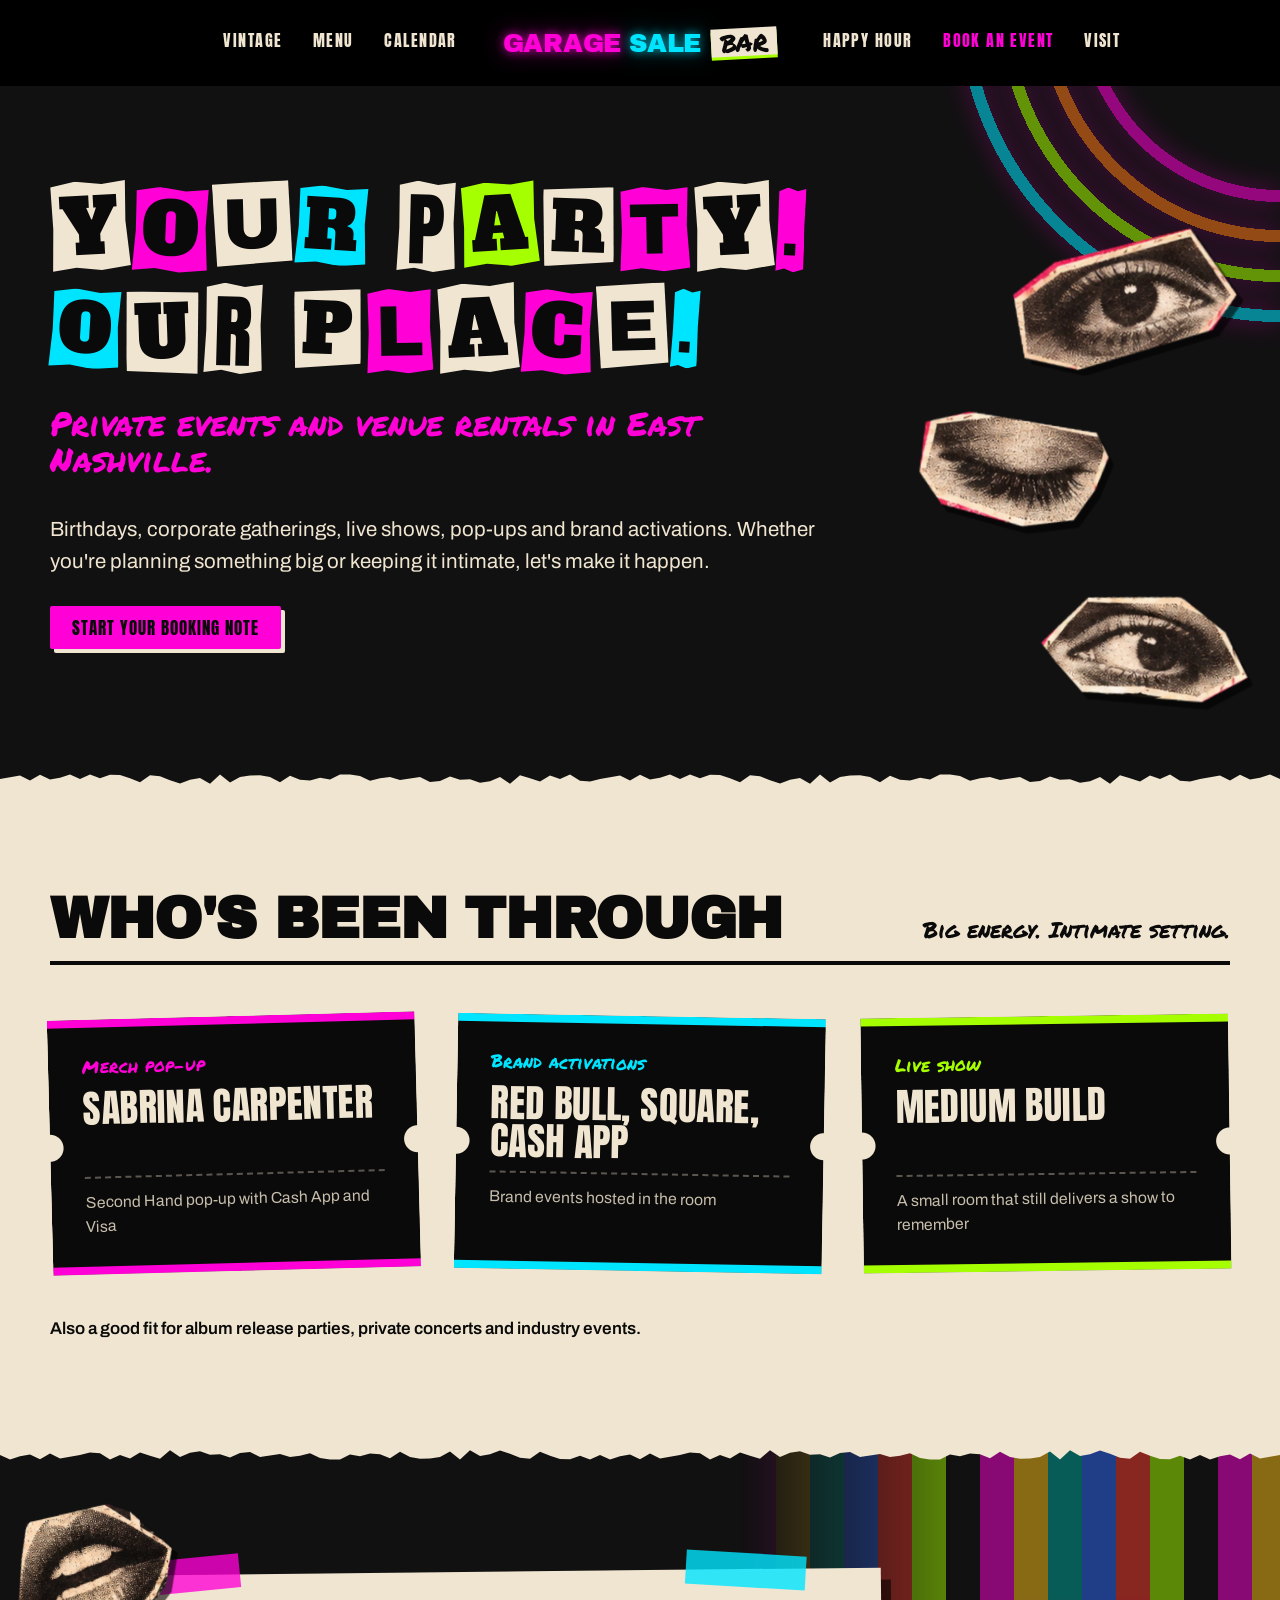
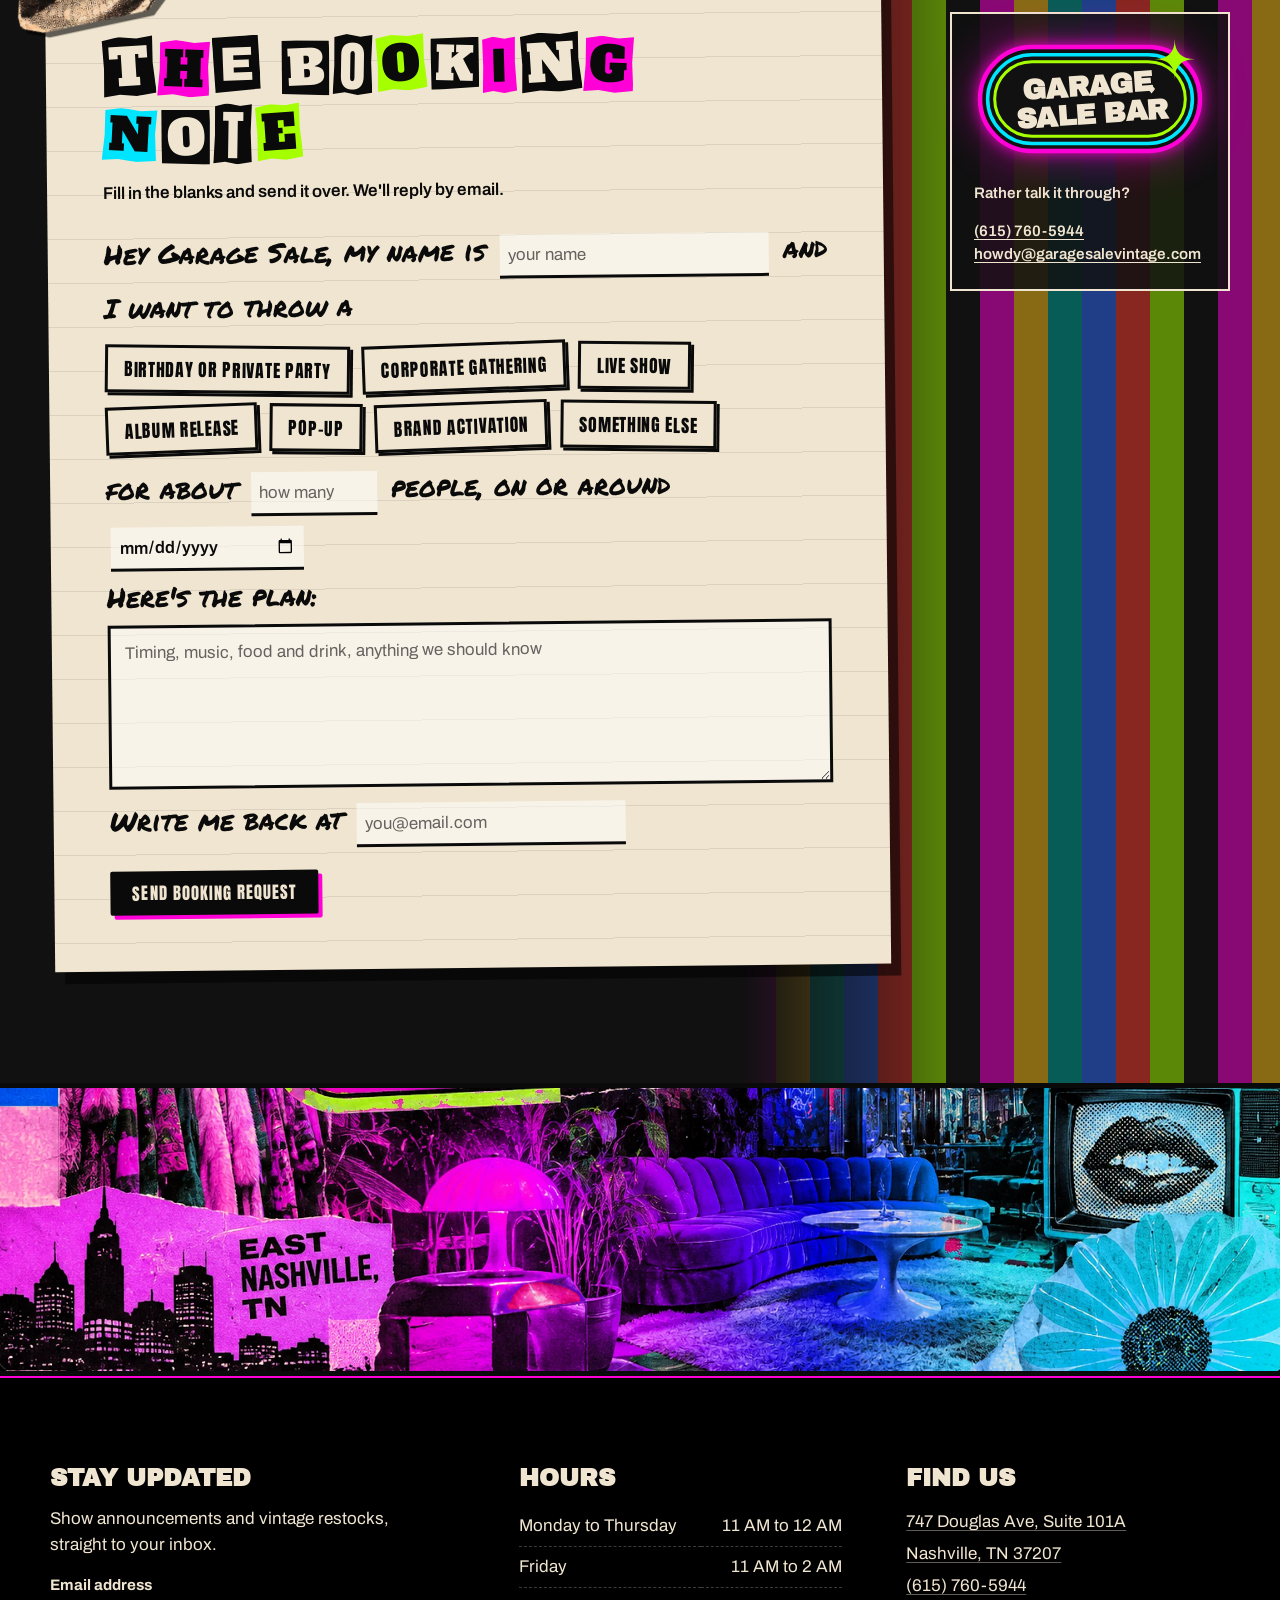
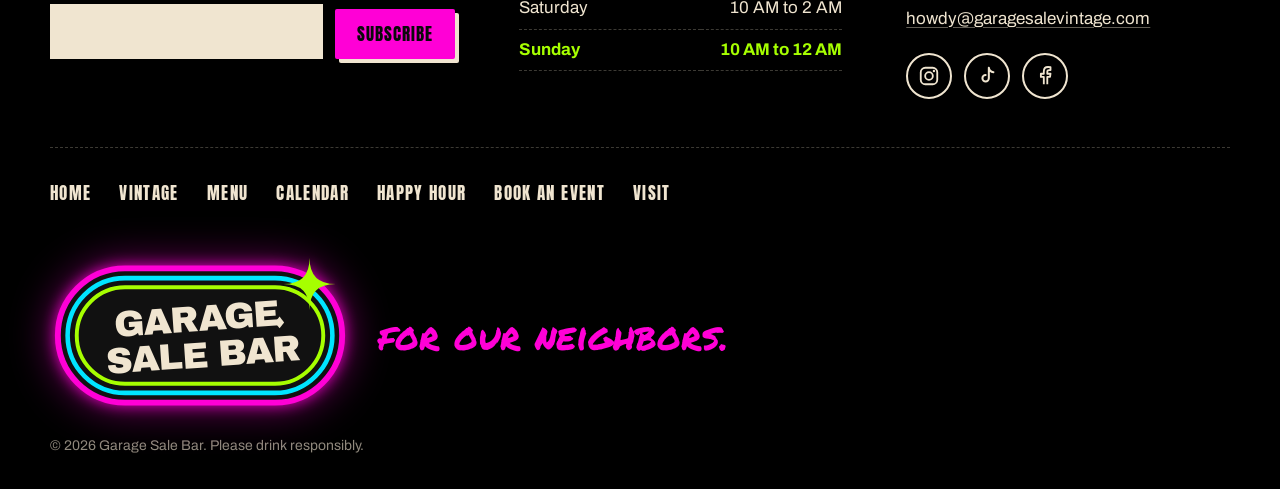
==== book.html @ e0d49097 "Hero logo: add looping 'last call' neon flicker after the load animation The original sign-on animat" ====
<!DOCTYPE html>
<html lang="en">
<head>
<meta charset="utf-8">
<meta name="viewport" content="width=device-width, initial-scale=1">
<title>Book an Event | Private Events &amp; Venue Rentals at Garage Sale Bar, East Nashville</title>
<meta name="description" content="Rent Garage Sale Bar in East Nashville for birthdays, corporate gatherings, live shows, pop-ups and brand activations. Send a booking request.">
<meta name="theme-color" content="#111111">
<meta property="og:title" content="Book an event at Garage Sale Bar">
<meta property="og:description" content="East Nashville vintage shop and bar. Live music, karaoke, pool, darts, cocktails and happy hour.">
<meta property="og:image" content="assets/img/og-image.jpg">
<meta property="og:type" content="website">
<link rel="icon" type="image/png" href="assets/img/favicon.png">
<link rel="preload" href="assets/fonts/anton-latin-400-normal.woff2" as="font" type="font/woff2" crossorigin>
<link rel="preload" href="assets/fonts/archivo-black-latin-400-normal.woff2" as="font" type="font/woff2" crossorigin>
<link rel="stylesheet" href="css/styles.css?v=11">
</head>
<body>
<a class="skip" href="#main">Skip to content</a>

<header class="nav" id="top-nav">
  <nav class="nav__inner" aria-label="Main">
    <ul class="nav__links nav__links--left">
      <li><a href="vintage.html">Vintage</a></li>
      <li><a href="index.html#menu">Menu</a></li>
      <li><a href="events.html">Calendar</a></li>
    </ul>
    <a class="nav__brand" href="index.html" aria-label="Garage Sale Bar home">
      <span class="nav__g">Garage</span><span class="nav__s">Sale</span><em>Bar</em>
    </a>
    <ul class="nav__links nav__links--right">
      <li><a href="index.html#happy-hour">Happy Hour</a></li>
      <li><a href="book.html" aria-current="page">Book an Event</a></li>
      <li><a href="index.html#visit">Visit</a></li>
    </ul>
    <button class="nav__toggle" type="button" aria-expanded="false" aria-controls="mobile-menu">
      <span class="nav__toggle-bars" aria-hidden="true"></span>
      <span class="sr-only">Menu</span>
    </button>
  </nav>
  <div class="mobile-menu" id="mobile-menu" hidden>
    <ul>
      <li><a href="vintage.html">Vintage</a></li>
      <li><a href="index.html#menu">Menu</a></li>
      <li><a href="events.html">Calendar</a></li>
      <li><a href="index.html#happy-hour">Happy Hour</a></li>
      <li><a href="book.html" aria-current="page">Book an Event</a></li>
      <li><a href="index.html#visit">Visit</a></li>
    </ul>
  </div>
</header>

<main id="main">

<section class="page-hero page-hero--book" id="top">
  <div class="page-hero__bg" aria-hidden="true"></div>
  <img class="bookhero__eye bookhero__eye--1" src="assets/img/eye-1.webp" width="468" height="272" alt="">
  <img class="bookhero__eye bookhero__eye--2" src="assets/img/eye-2.webp" width="420" height="256" alt="">
  <img class="bookhero__eye bookhero__eye--3" src="assets/img/eye-3.webp" width="472" height="244" alt="">
  <div class="bookhero__inner">
    <h1 class="ransom ransom--xl" data-ransom>Your party. Our place.</h1>
    <p class="page-hero__hand bookhero__hand">Private events and venue rentals in East Nashville.</p>
    <p class="page-hero__lede">Birthdays, corporate gatherings, live shows, pop-ups and brand activations. Whether you're planning something big or keeping it intimate, let's make it happen.</p>
    <a class="btn" href="#note">Start your booking note</a>
  </div>
</section>

<section class="hosted torn torn--paper" aria-labelledby="hosted-title">
  <div class="hosted__inner">
    <header class="hosted__head">
      <h2 id="hosted-title">Who's been through</h2>
      <p>Big energy. Intimate setting.</p>
    </header>
    <ul class="stubs">
      <li class="stub stub--pink">
        <span class="stub__kind">Merch pop-up</span>
        <strong class="stub__name">Sabrina Carpenter</strong>
        <span class="stub__note">Second Hand pop-up with Cash App and Visa</span>
      </li>
      <li class="stub stub--blue">
        <span class="stub__kind">Brand activations</span>
        <strong class="stub__name">Red Bull, Square, Cash App</strong>
        <span class="stub__note">Brand events hosted in the room</span>
      </li>
      <li class="stub stub--green">
        <span class="stub__kind">Live show</span>
        <strong class="stub__name">Medium Build</strong>
        <span class="stub__note">A small room that still delivers a show to remember</span>
      </li>
    </ul>
    <p class="hosted__also">Also a good fit for album release parties, private concerts and industry events.</p>
  </div>
</section>

<section class="notewrap" id="note" aria-labelledby="note-title">
  <img class="notewrap__lips" src="assets/img/lips.webp" width="530" height="362" alt="" loading="lazy">
  <div class="notewrap__inner">
    <form class="note" name="booking-note" method="POST" data-netlify="true" netlify-honeypot="bot-field" data-ajax>
      <input type="hidden" name="form-name" value="booking-note">
      <p class="form__trap"><label>Leave this empty <input name="bot-field" tabindex="-1" autocomplete="off"></label></p>
      <h2 class="ransom note__title" id="note-title" data-ransom>The booking note</h2>
      <p class="note__hint">Fill in the blanks and send it over. We'll reply by email.</p>

      <p class="note__line">Hey Garage Sale, my name is
        <input class="blank blank--l" type="text" name="name" autocomplete="name" aria-label="Your name" placeholder="your name" required>
        and I want to throw a</p>

      <fieldset class="note__types">
        <legend class="sr-only">What kind of event is it?</legend>
          <label class="chip"><input type="radio" name="event-type" value="Birthday or private party" required><span>Birthday or private party</span></label>
          <label class="chip"><input type="radio" name="event-type" value="Corporate gathering"><span>Corporate gathering</span></label>
          <label class="chip"><input type="radio" name="event-type" value="Live show"><span>Live show</span></label>
          <label class="chip"><input type="radio" name="event-type" value="Album release"><span>Album release</span></label>
          <label class="chip"><input type="radio" name="event-type" value="Pop-up"><span>Pop-up</span></label>
          <label class="chip"><input type="radio" name="event-type" value="Brand activation"><span>Brand activation</span></label>
          <label class="chip"><input type="radio" name="event-type" value="Something else"><span>Something else</span></label>
      </fieldset>

      <p class="note__line">for about
        <input class="blank blank--s" type="number" name="guests" min="1" inputmode="numeric" aria-label="Number of guests (optional)" placeholder="how many">
        people, on or around
        <input class="blank blank--m" type="date" name="date" aria-label="Date you have in mind (optional)"></p>

      <p class="note__line"><label for="note-plan">Here's the plan:</label></p>
      <textarea class="note__plan" id="note-plan" name="message" rows="5" required placeholder="Timing, music, food and drink, anything we should know"></textarea>

      <p class="note__line">Write me back at
        <input class="blank blank--l" type="email" name="email" autocomplete="email" aria-label="Your email" placeholder="you@email.com" required></p>

      <div class="note__send">
        <button class="btn btn--dark" type="submit">Send booking request</button>
        <p class="form__status" role="status" aria-live="polite"></p>
      </div>
    </form>
    <aside class="notewrap__side">
      <svg class="lockup" viewBox="0 0 460 250" role="img" aria-label="Garage Sale Bar">
      <rect x="12" y="22" width="436" height="206" rx="103" fill="#111" stroke="#ff00d6" stroke-width="9"/>
      <rect x="27" y="37" width="406" height="176" rx="88" fill="none" stroke="#00e5ff" stroke-width="7"/>
      <rect x="41" y="51" width="378" height="148" rx="74" fill="none" stroke="#a6ff00" stroke-width="6"/>
      <g transform="rotate(-4 230 125)" class="lockup__text">
        <text x="226" y="118" text-anchor="middle">GARAGE</text>
        <text x="232" y="174" text-anchor="middle">SALE BAR</text>
      </g>
      <path d="M398 6 Q398 46 438 46 Q398 46 398 86 Q398 46 358 46 Q398 46 398 6Z" fill="#a6ff00"/>
      <path d="M352 96 l7 9 -7 9 -7 -9z" fill="#f0e5d0"/>
    </svg>
      <p>Rather talk it through?</p>
      <p><a href="tel:+16157605944">(615) 760-5944</a><br><a href="mailto:howdy@garagesalevintage.com">howdy@garagesalevintage.com</a></p>
    </aside>
  </div>
</section>

<div class="banner" aria-hidden="true">
  <picture>
    <source media="(max-width: 700px)" srcset="assets/img/collage-banner-neon-1200.webp">
    <img src="assets/img/collage-banner-neon.webp" width="2302" height="508" alt="" loading="lazy">
  </picture>
</div>

</main>

<!-- FOOTER -->
<footer class="footer">
  <div class="footer__grid">
    <section class="footer__col">
      <h2>Stay updated</h2>
      <p>Show announcements and vintage restocks, straight to your inbox.</p>
      <form class="form form--inline" name="newsletter" method="POST" data-netlify="true" netlify-honeypot="bot-field" data-ajax>
        <input type="hidden" name="form-name" value="newsletter">
        <p class="form__trap"><label>Leave this empty <input name="bot-field" tabindex="-1" autocomplete="off"></label></p>
        <label class="field"><span>Email address</span><input type="email" name="email" autocomplete="email" required></label>
        <button class="btn" type="submit">Subscribe</button>
        <p class="form__status" role="status" aria-live="polite"></p>
      </form>
    </section>
    <section class="footer__col">
      <h2>Hours</h2>
      <table class="hours" id="hours">
        <tbody>
          <tr data-days="1,2,3,4"><th scope="row">Monday to Thursday</th><td>11 AM to 12 AM</td></tr>
          <tr data-days="5"><th scope="row">Friday</th><td>11 AM to 2 AM</td></tr>
          <tr data-days="6"><th scope="row">Saturday</th><td>10 AM to 2 AM</td></tr>
          <tr data-days="0"><th scope="row">Sunday</th><td>10 AM to 12 AM</td></tr>
        </tbody>
      </table>
    </section>
    <section class="footer__col">
      <h2>Find us</h2>
      <address>
        <a href="https://maps.app.goo.gl/jQBhYGxGyqtPkwmn8" target="_blank" rel="noopener">747 Douglas Ave, Suite 101A<br>Nashville, TN 37207</a><br>
        <a href="tel:+16157605944">(615) 760-5944</a><br>
        <a href="mailto:howdy@garagesalevintage.com">howdy@garagesalevintage.com</a>
      </address>
      <ul class="social">
        <li><a href="https://www.instagram.com/garagesalebar/" target="_blank" rel="noopener" aria-label="Instagram"><svg viewBox="0 0 24 24" aria-hidden="true"><rect x="3" y="3" width="18" height="18" rx="5" fill="none" stroke="currentColor" stroke-width="2"/><circle cx="12" cy="12" r="4.2" fill="none" stroke="currentColor" stroke-width="2"/><circle cx="17.4" cy="6.6" r="1.3" fill="currentColor"/></svg></a></li>
        <li><a href="https://www.tiktok.com/@garagesalebar_east" target="_blank" rel="noopener" aria-label="TikTok"><svg viewBox="0 0 24 24" aria-hidden="true"><path d="M14 3v11.5a3.5 3.5 0 1 1-3.5-3.5M14 3c.4 2.6 2.2 4.4 5 4.8" fill="none" stroke="currentColor" stroke-width="2.2" stroke-linecap="round" stroke-linejoin="round"/></svg></a></li>
        <li><a href="https://www.facebook.com/profile.php?id=100094465976194" target="_blank" rel="noopener" aria-label="Facebook"><svg viewBox="0 0 24 24" aria-hidden="true"><path d="M14.5 21v-8h3l.5-3.5h-3.5V7.4c0-1 .4-1.9 2-1.9H18V2.4c-.5-.1-1.6-.2-2.7-.2-2.8 0-4.6 1.7-4.6 4.8v2.5H7.5V13h3.2v8" fill="none" stroke="currentColor" stroke-width="2" stroke-linejoin="round"/></svg></a></li>
      </ul>
    </section>
  </div>
  <nav class="footer__nav" aria-label="Footer">
    <ul>
      <li><a href="index.html">Home</a></li>
      <li><a href="vintage.html">Vintage</a></li>
      <li><a href="index.html#menu">Menu</a></li>
      <li><a href="events.html">Calendar</a></li>
      <li><a href="index.html#happy-hour">Happy Hour</a></li>
      <li><a href="book.html">Book an Event</a></li>
      <li><a href="index.html#visit">Visit</a></li>
    </ul>
  </nav>
  <div class="footer__brand">
    <svg class="lockup" viewBox="0 0 460 250" role="img" aria-label="Garage Sale Bar">
      <rect x="12" y="22" width="436" height="206" rx="103" fill="#111" stroke="#ff00d6" stroke-width="9"/>
      <rect x="27" y="37" width="406" height="176" rx="88" fill="none" stroke="#00e5ff" stroke-width="7"/>
      <rect x="41" y="51" width="378" height="148" rx="74" fill="none" stroke="#a6ff00" stroke-width="6"/>
      <g transform="rotate(-4 230 125)" class="lockup__text">
        <text x="226" y="118" text-anchor="middle">GARAGE</text>
        <text x="232" y="174" text-anchor="middle">SALE BAR</text>
      </g>
      <path d="M398 6 Q398 46 438 46 Q398 46 398 86 Q398 46 358 46 Q398 46 398 6Z" fill="#a6ff00"/>
      <path d="M352 96 l7 9 -7 9 -7 -9z" fill="#f0e5d0"/>
    </svg>
    <p class="footer__sign"><em>for our neighbors.</em></p>
  </div>
  <p class="footer__legal">© <span id="year">2026</span> Garage Sale Bar. Please drink responsibly.</p>
</footer>

<a class="to-top" href="#top" aria-label="Back to top"><svg viewBox="0 0 24 24" aria-hidden="true"><path d="M5 15l7-7 7 7" fill="none" stroke="currentColor" stroke-width="3" stroke-linecap="round" stroke-linejoin="round"/></svg></a>

<script src="js/events-data.js?v=11" defer></script>
<script src="js/main.js?v=11" defer></script>
</body>
</html>
---- css/styles.css ----
/* Garage Sale Bar — "Electric Nostalgia" */

@font-face { font-family: "Anton"; src: url("../assets/fonts/anton-latin-400-normal.woff2") format("woff2"); font-weight: 400; font-display: swap; }
@font-face { font-family: "Archivo Black"; src: url("../assets/fonts/archivo-black-latin-400-normal.woff2") format("woff2"); font-weight: 400; font-display: swap; }
@font-face { font-family: "Archivo"; src: url("../assets/fonts/archivo-latin-400-normal.woff2") format("woff2"); font-weight: 400; font-display: swap; }
@font-face { font-family: "Archivo"; src: url("../assets/fonts/archivo-latin-600-normal.woff2") format("woff2"); font-weight: 600; font-display: swap; }
@font-face { font-family: "Archivo"; src: url("../assets/fonts/archivo-latin-700-normal.woff2") format("woff2"); font-weight: 700; font-display: swap; }
@font-face { font-family: "Alfa Slab One"; src: url("../assets/fonts/alfa-slab-one-latin-400-normal.woff2") format("woff2"); font-weight: 400; font-display: swap; }
@font-face { font-family: "Permanent Marker"; src: url("../assets/fonts/permanent-marker-latin-400-normal.woff2") format("woff2"); font-weight: 400; font-display: swap; }

:root {
  --pink: #ff00d6;
  --blue: #00e5ff;
  --green: #a6ff00;
  --paper: #f0e5d0;
  --black: #111111;
  --ink: #0a0a0a;
  --red: #ff3b2f;
  --gold: #ffc21a;

  --f-display: "Archivo Black", "Arial Black", Impact, sans-serif;
  --f-cond: "Anton", "Arial Narrow", Impact, sans-serif;
  --f-hand: "Permanent Marker", "Comic Sans MS", cursive;
  --f-body: "Archivo", "Helvetica Neue", Arial, sans-serif;

  --nav-h: 84px;
  --wrap: 1180px;
  --gutter: clamp(20px, 4vw, 48px);
}

*, *::before, *::after { box-sizing: border-box; }
html { scroll-behavior: smooth; scroll-padding-top: 64px; -webkit-text-size-adjust: 100%; }
body {
  margin: 0;
  background: var(--black);
  color: var(--paper);
  font-family: var(--f-body);
  font-size: 1.0625rem;
  line-height: 1.55;
  overflow-x: hidden;
}
img, svg { max-width: 100%; display: block; }
a { color: inherit; }
h1, h2, h3, p, ul, ol, dl, dd { margin: 0; }
ul, ol { padding: 0; list-style: none; }
:focus-visible { outline: 3px solid var(--blue); outline-offset: 3px; }

.sr-only { position: absolute; width: 1px; height: 1px; overflow: hidden; clip: rect(0 0 0 0); white-space: nowrap; }
.skip { position: absolute; left: 12px; top: -60px; z-index: 200; background: var(--green); color: var(--ink); padding: 10px 16px; font-weight: 700; }
.skip:focus { top: 12px; }

/* ---------- Buttons ---------- */
.btn {
  display: inline-block;
  font-family: var(--f-cond);
  font-size: 1.05rem;
  letter-spacing: .06em;
  text-transform: uppercase;
  text-decoration: none;
  line-height: 1;
  padding: 14px 22px 13px;
  color: var(--ink);
  background: var(--pink);
  border: 0;
  border-radius: 2px;
  box-shadow: 4px 4px 0 var(--paper);
  cursor: pointer;
  transition: transform .12s ease, box-shadow .12s ease;
}
.btn:hover { transform: translate(2px, 2px); box-shadow: 2px 2px 0 var(--paper); }
.btn:active { transform: translate(4px, 4px); box-shadow: 0 0 0 var(--paper); }
.btn--blue { background: var(--blue); }
.btn--dark { background: var(--ink); color: var(--paper); box-shadow: 4px 4px 0 var(--paper); }
.strip .btn, .menu .btn { box-shadow: 4px 4px 0 var(--ink); }
.strip .btn:hover { box-shadow: 2px 2px 0 var(--ink); }

/* ---------- Nav ---------- */
.nav {
  position: fixed; inset: 0 0 auto 0; z-index: 100;
  background: #000;
  border-bottom: 2px solid transparent;
  transition: border-color .25s ease;
}
.nav.is-scrolled { border-bottom-color: var(--pink); box-shadow: 0 0 18px rgba(255, 0, 214, .45); }
.nav__inner {
  height: var(--nav-h);
  max-width: var(--wrap);
  margin: 0 auto;
  padding: 0 var(--gutter);
  display: grid;
  grid-template-columns: 1fr auto 1fr;
  align-items: center;
  gap: 28px;
  transition: height .25s ease;
}
.nav.is-scrolled .nav__inner { height: 56px; }
.nav__links { display: flex; gap: clamp(16px, 2.4vw, 34px); }
.nav__links--left { justify-content: flex-end; }
.nav__links a {
  font-family: var(--f-cond);
  font-size: .98rem;
  letter-spacing: .09em;
  text-transform: uppercase;
  text-decoration: none;
  color: var(--paper);
  padding: 8px 0;
  white-space: nowrap;
  transition: color .15s ease, text-shadow .15s ease;
}
.nav__links a[aria-current="page"], .mobile-menu a[aria-current="page"] { color: var(--pink); }
.nav__links a:hover { color: #fff; text-shadow: 0 0 8px var(--pink), 0 0 20px var(--pink); }
.nav__brand {
  display: flex; align-items: baseline; gap: 8px;
  text-decoration: none; color: var(--paper);
  font-family: var(--f-display);
  font-size: 1.6rem; line-height: 1; text-transform: uppercase; letter-spacing: -.01em;
  padding: 0 clamp(4px, 1.4vw, 22px);
  transition: font-size .25s ease;
}
.nav__g { color: var(--pink); text-shadow: 0 0 10px rgba(255, 0, 214, .75), 0 0 26px rgba(255, 0, 214, .45); }
.nav__s { color: var(--blue); text-shadow: 0 0 10px rgba(0, 229, 255, .7), 0 0 26px rgba(0, 229, 255, .4); }
.nav__brand em {
  font-family: var(--f-hand); font-style: normal; font-size: .95em; text-transform: uppercase;
  color: var(--ink); background: var(--paper); padding: 3px 9px 1px; transform: rotate(-3deg);
  box-shadow: 0 3px 0 var(--green); margin-left: 2px;
}
.nav.is-scrolled .nav__brand { font-size: 1.15rem; }
.nav__toggle { display: none; }
.mobile-menu { display: none; }

/* ---------- Hero ---------- */
.hero {
  position: relative;
  min-height: 100vh; min-height: 100svh;
  padding: calc(var(--nav-h) + 24px) var(--gutter) 64px;
  display: grid; place-items: center;
  background: #000;
  overflow: hidden;
  isolation: isolate;
}
.hero__side {
  position: absolute; top: var(--nav-h); bottom: -6%; width: min(33vw, 500px);
  background-size: cover; background-position: center top;
  opacity: .92; z-index: -1; will-change: transform;
}
.hero__side--left {
  left: 0; background-image: url("../assets/img/collage-left-neon.webp");
  -webkit-mask-image: linear-gradient(90deg, #000 52%, rgba(0, 0, 0, .55) 78%, transparent 100%);
          mask-image: linear-gradient(90deg, #000 52%, rgba(0, 0, 0, .55) 78%, transparent 100%);
}
.hero__side--right {
  right: 0; background-image: url("../assets/img/collage-right-neon.webp"); background-position: left top;
  -webkit-mask-image: linear-gradient(270deg, #000 58%, rgba(0, 0, 0, .6) 80%, transparent 100%);
          mask-image: linear-gradient(270deg, #000 58%, rgba(0, 0, 0, .6) 80%, transparent 100%);
}
@media (max-width: 1280px) and (min-width: 901px) { .hero__side { width: 30vw; } }
.hero::after { /* fade to the paper tear */
  content: ""; position: absolute; inset: auto 0 0 0; height: 140px; z-index: -1;
  background: linear-gradient(transparent, #000);
}
.hero__center { text-align: center; display: grid; justify-items: center; gap: 18px; }
.hero__logo {
  width: auto; height: min(50vh, 512px);
  mix-blend-mode: screen;
  /* 1) the sign switching on at load (unchanged), then
     2) a slow, irregular "last call" loop: long steady stretches, then the tubes sag and
        sputter as if the sign is about to be switched off for the night. It never goes fully dark. */
  animation:
    sign-on 1.8s steps(1, end) both,
    last-call 13s linear 4.5s infinite,
    last-call-buzz 7.3s steps(1, end) 4.5s infinite;
}
@keyframes last-call {
  0%, 38%   { opacity: 1; }
  /* a single nervous blink */
  38.6%     { opacity: .62; }
  39.2%     { opacity: 1; }
  /* steady again, then the sag: power draining out of the tubes */
  61%       { opacity: 1; }
  66%       { opacity: .74; }
  68%       { opacity: .5; }
  /* sputter while it tries to hold on */
  68.5%     { opacity: .86; }
  69.1%     { opacity: .42; }
  69.6%     { opacity: .7; }
  70.2%     { opacity: .36; }
  /* hangs there, almost out */
  74%       { opacity: .34; }
  74.5%     { opacity: .58; }
  75.3%     { opacity: .38; }
  /* catches and comes back, a little unsure */
  76.2%     { opacity: 1; }
  76.9%     { opacity: .8; }
  77.6%     { opacity: 1; }
  91%       { opacity: 1; }
  91.5%     { opacity: .7; }
  92%, 100% { opacity: 1; }
}
/* a faint electrical buzz on a different clock, so the two never line up the same way twice in a row */
@keyframes last-call-buzz {
  0%, 100% { filter: brightness(1) saturate(1); }
  46%      { filter: brightness(1.12) saturate(1.15); }
  47.5%    { filter: brightness(.9) saturate(.9); }
  49%      { filter: brightness(1.06) saturate(1.05); }
  50.5%    { filter: brightness(1) saturate(1); }
  83%      { filter: brightness(.86) saturate(.85); }
  84.5%    { filter: brightness(1) saturate(1); }
}
@keyframes sign-on {
  0% { opacity: 0; } 8% { opacity: 1; } 12% { opacity: .15; } 20% { opacity: 1; }
  24% { opacity: .3; } 30% { opacity: 1; } 52% { opacity: .55; } 56%, 100% { opacity: 1; }
}
.cutout { display: flex; flex-wrap: wrap; justify-content: center; gap: 8px 12px; }
.cutout__w {
  font-family: var(--f-display); text-transform: uppercase; color: var(--ink);
  font-size: clamp(1.25rem, 2.6vw, 2.1rem); line-height: 1;
  padding: 9px 14px 8px;
  clip-path: polygon(2% 6%, 30% 0, 62% 5%, 99% 1%, 97% 48%, 100% 94%, 66% 100%, 34% 95%, 1% 99%, 3% 50%);
}
.cutout__w--paper { background: var(--paper); transform: rotate(-3deg); }
.cutout__w--pink  { background: var(--pink); transform: rotate(2deg) translateY(4px); font-family: var(--f-cond); letter-spacing: .04em; }
.cutout__w--blue  { background: var(--blue); transform: rotate(-1.5deg); }
.cutout__w--green { background: var(--green); transform: rotate(3deg) translateY(3px); font-family: var(--f-cond); letter-spacing: .04em; }
.hero__meta { font-size: 1rem; color: rgba(240, 229, 208, .82); margin-top: 6px; }
.hero__meta span { color: var(--green); font-weight: 600; }

/* ---------- Torn paper edges ---------- */
.torn { position: relative; z-index: 2; }
.torn::before, .torn::after {
  content: ""; position: absolute; left: 0; right: 0; height: 18px;
  background: var(--torn);
  -webkit-mask: url("../assets/img/torn.svg") repeat-x 0 0 / 600px 18px;
          mask: url("../assets/img/torn.svg") repeat-x 0 0 / 600px 18px;
  pointer-events: none;
}
.torn::before { top: -17px; }
.torn::after { bottom: -17px; transform: scaleY(-1) scaleX(-1); }
.torn--paper { --torn: var(--paper); background: var(--paper); }
.torn--green { --torn: var(--green); background: var(--green); }
.torn--pink  { --torn: var(--pink);  background: var(--pink); }

/* ---------- Three-up strip ---------- */
.strip { color: var(--ink); padding: clamp(48px, 7vw, 84px) var(--gutter); }
/* Columns share five row tracks (icon, heading, tagline, text, button) so each part lines up across the strip */
.strip__grid { max-width: var(--wrap); margin: 0 auto; display: grid; grid-template-columns: repeat(3, minmax(0, 1fr)); gap: 10px clamp(28px, 4vw, 64px); }
.strip__col { text-align: center; display: grid; grid-row: span 5; grid-template-rows: subgrid; justify-items: center; align-items: start; }
@supports not (grid-template-rows: subgrid) {
  .strip__col { grid-template-rows: 44px 3.8em 2.8em 5em auto; row-gap: 10px; }
}
.strip__icon { width: 44px; height: 44px; color: var(--pink); filter: drop-shadow(2px 2px 0 var(--ink)); }
.strip h2 { font-family: var(--f-display); font-size: clamp(1.35rem, 2.1vw, 1.75rem); text-transform: uppercase; line-height: 1.05; }
.strip__hand { font-family: var(--f-hand); font-size: 1.15rem; line-height: 1.2; }
.strip__col > p:not(.strip__hand) { max-width: 30ch; font-size: 1rem; }
.strip .btn { margin-top: 10px; }

/* ---------- Feature (scroll) sections ---------- */
.feature {
  position: relative; overflow: hidden; isolation: isolate;
  min-height: 100vh; min-height: 100svh;
  display: grid; align-items: center;
  padding: 120px var(--gutter);
  background: var(--black);
}
.feature__bg { position: absolute; inset: -12% 0; z-index: -1; will-change: transform; }
.feature__bg::after { /* photocopy halftone */
  content: ""; position: absolute; inset: 0;
  background-image: radial-gradient(rgba(240, 229, 208, .13) 1.2px, transparent 1.6px);
  background-size: 9px 9px;
  -webkit-mask-image: linear-gradient(115deg, #000, transparent 55%);
          mask-image: linear-gradient(115deg, #000, transparent 55%);
}
.feature--flip .feature__bg::after {
  -webkit-mask-image: linear-gradient(245deg, #000, transparent 55%);
          mask-image: linear-gradient(245deg, #000, transparent 55%);
}
/* laser beams off the disco ball */
.feature--events .feature__bg {
  background:
    radial-gradient(circle at 26% 46%, rgba(255, 0, 214, .28), transparent 42%),
    repeating-conic-gradient(from 8deg at 26% 46%,
      rgba(255, 0, 214, .20) 0 1.2deg, transparent 1.2deg 17deg,
      rgba(0, 229, 255, .16) 17deg 18deg, transparent 18deg 33deg);
}
/* stripe motif */
.feature--vintage .feature__bg {
  background:
    linear-gradient(90deg, var(--black) 0 40%, transparent 78%),
    repeating-linear-gradient(90deg,
      var(--pink) 0 34px, var(--gold) 34px 68px, #00a79d 68px 102px, #2f6bff 102px 136px,
      var(--red) 136px 170px, var(--green) 170px 204px, var(--black) 204px 238px);
  opacity: .5;
}
/* rounded neon rings */
.feature--bar .feature__bg {
  background:
    radial-gradient(circle at 0% 100%,
      transparent 0 21vmax,
      var(--pink) 21vmax 22vmax, transparent 22vmax 25vmax,
      #ff7a1a 25vmax 26vmax, transparent 26vmax 29vmax,
      var(--green) 29vmax 30vmax, transparent 30vmax 33vmax,
      var(--blue) 33vmax 34vmax, transparent 34vmax);
  filter: drop-shadow(0 0 14px rgba(255, 0, 214, .55));
  opacity: .55;
}

.feature__inner {
  width: 100%; max-width: var(--wrap); margin: 0 auto;
  display: grid; grid-template-columns: minmax(0, 5fr) minmax(0, 6fr);
  align-items: center; gap: clamp(24px, 5vw, 80px);
}
.feature--flip .feature__art { order: 2; }
.feature__art { display: grid; place-items: center; }
.floater { width: min(100%, 400px); height: auto; will-change: transform; }
.feature--events .floater { filter: drop-shadow(0 0 26px rgba(255, 0, 214, .7)); }
.floater--tag { width: min(88%, 320px); filter: drop-shadow(10px 14px 0 rgba(0, 0, 0, .55)); overflow: visible; }
.floater--martini { width: min(74%, 290px); filter: drop-shadow(0 0 20px rgba(166, 255, 0, .45)); }
.tag__big { font-family: var(--f-cond); font-size: 62px; fill: #111; letter-spacing: 1px; }
.tag__hand { font-family: var(--f-hand); font-size: 44px; fill: #111; }

.feature__text { display: grid; justify-items: start; gap: 16px; max-width: 34rem; }
.feature__text > p { max-width: 54ch; }
.feature__kicker { font-family: var(--f-hand); font-size: clamp(1.25rem, 2vw, 1.6rem); line-height: 1.2; }
.feature__text .btn { margin-top: 12px; }
.feature__actions { display: flex; flex-wrap: wrap; gap: 4px 18px; }

/* neon tube headings */
.neon {
  font-family: var(--f-cond); font-weight: 400; text-transform: uppercase;
  font-size: clamp(3.6rem, 9.5vw, 8rem); line-height: .95; letter-spacing: .02em;
  color: #fff;
}
.neon--pink  { text-shadow: 0 0 6px #fff, 0 0 14px var(--pink), 0 0 34px var(--pink), 0 0 80px var(--pink); }
.neon--blue  { text-shadow: 0 0 6px #fff, 0 0 14px var(--blue), 0 0 34px var(--blue), 0 0 80px rgba(0, 229, 255, .8); }
.neon--green { text-shadow: 0 0 6px #fff, 0 0 14px var(--green), 0 0 34px var(--green), 0 0 80px rgba(166, 255, 0, .7); }
.feature--events .feature__kicker { color: var(--pink); }
.feature--vintage .feature__kicker { color: var(--blue); }
.feature--bar .feature__kicker { color: var(--green); }

/* ---------- Happy hour ---------- */
.happy { color: var(--ink); padding: clamp(64px, 9vw, 120px) var(--gutter); }
.happy__inner { max-width: var(--wrap); margin: 0 auto; display: grid; grid-template-columns: minmax(0, 7fr) minmax(0, 4fr); align-items: center; gap: clamp(24px, 4vw, 64px); }
.happy__text { display: grid; gap: 22px; }
.happy__art { position: relative; aspect-ratio: 1 / 1.05; }
.happy__tv { position: absolute; left: 0; top: 16%; width: 100%; height: auto; transform: rotate(5deg); filter: drop-shadow(9px 11px 0 rgba(0, 0, 0, .8)); }
.happy__glass { position: absolute; left: -6%; bottom: 0; width: 44%; height: auto; transform: rotate(-14deg); filter: drop-shadow(6px 7px 0 rgba(0, 0, 0, .8)); }
.happy__burst {
  position: absolute; right: -2%; top: 0; width: 42%; aspect-ratio: 1; display: grid; place-content: center; text-align: center;
  background: var(--pink); color: var(--ink); transform: rotate(12deg);
  clip-path: polygon(50% 0, 59% 14%, 75% 7%, 77% 24%, 93% 25%, 86% 41%, 100% 50%, 86% 59%, 93% 75%, 77% 76%, 75% 93%, 59% 86%, 50% 100%, 41% 86%, 25% 93%, 23% 76%, 7% 75%, 14% 59%, 0 50%, 14% 41%, 7% 25%, 23% 24%, 25% 7%, 41% 14%);
}
.happy__burst b { font-family: var(--f-cond); font-weight: 400; font-size: clamp(1.6rem, 3.4vw, 2.9rem); line-height: 1; }
.happy__burst i { font-family: var(--f-hand); font-style: normal; font-size: clamp(.7rem, 1.2vw, 1rem); line-height: 1.1; }
.happy__when { font-family: var(--f-hand); font-size: clamp(1.2rem, 2.2vw, 1.7rem); }
.happy__head {
  font-family: var(--f-display); text-transform: uppercase;
  font-size: clamp(2.5rem, 7.6vw, 6.6rem); line-height: .92; letter-spacing: -.02em;
  max-width: 13ch;
}
.happy__deals { display: flex; flex-wrap: wrap; gap: 14px 18px; margin-top: 6px; }
.happy__deals li {
  background: var(--ink); color: var(--paper);
  font-family: var(--f-cond); text-transform: uppercase; letter-spacing: .04em;
  font-size: clamp(1.3rem, 2.4vw, 1.9rem); line-height: 1;
  padding: 14px 20px 12px; transform: rotate(-1.5deg);
}
.happy__deals li:nth-child(2) { transform: rotate(1.5deg); }
.happy__deals strong { color: var(--pink); font-weight: 400; }
.happy__foot { max-width: 52ch; font-weight: 600; }

/* ---------- Menu ---------- */
.menu { color: var(--ink); padding: clamp(64px, 8vw, 110px) var(--gutter); margin-top: 17px; }
.menu__inner { max-width: var(--wrap); margin: 0 auto; }
.menu__head { display: flex; flex-wrap: wrap; align-items: baseline; justify-content: space-between; gap: 8px 32px; margin-bottom: 40px; border-bottom: 4px solid var(--ink); padding-bottom: 14px; }
.menu__head h2 { font-family: var(--f-display); text-transform: uppercase; font-size: clamp(2.4rem, 6vw, 4.6rem); line-height: .95; letter-spacing: -.02em; }
.menu__head p { font-family: var(--f-hand); font-size: 1.05rem; max-width: 34ch; }
.menu__cols { display: grid; grid-template-columns: repeat(3, minmax(0, 1fr)); gap: 0 clamp(32px, 4vw, 56px); align-items: start; }
.menu__group { margin-bottom: 38px; }
.menu__group h3 {
  display: inline-block; font-family: var(--f-cond); font-weight: 400; text-transform: uppercase;
  font-size: 1.7rem; letter-spacing: .04em; line-height: 1;
  background: var(--ink); color: var(--paper); padding: 8px 12px 6px; margin-bottom: 16px; transform: rotate(-1.2deg);
}
.menu__group h3 small { font-family: var(--f-hand); font-size: .62em; color: var(--green); margin-left: 8px; text-transform: none; letter-spacing: 0; }
.menu__col:nth-child(2) h3 { background: var(--pink); color: var(--ink); transform: rotate(1deg); }
.menu__col:nth-child(3) .menu__group:nth-child(2) h3 { background: var(--blue); color: var(--ink); transform: rotate(1.2deg); }
.menu dl > div { padding: 9px 0; border-bottom: 1px dashed rgba(10, 10, 10, .35); }
.menu dt { display: flex; justify-content: space-between; gap: 16px; font-weight: 700; font-size: 1.05rem; }
.menu dt span { font-family: var(--f-cond); font-weight: 400; font-size: 1.1rem; letter-spacing: .03em; white-space: nowrap; }
.menu dd { font-size: .95rem; color: rgba(10, 10, 10, .78); max-width: 38ch; }

/* ---------- Events ---------- */
.events { padding: clamp(80px, 10vw, 140px) var(--gutter) clamp(80px, 9vw, 120px); background: var(--black); }
.events__inner { max-width: var(--wrap); margin: 0 auto; display: grid; grid-template-columns: minmax(0, 4fr) minmax(0, 7fr); gap: clamp(32px, 6vw, 96px); align-items: start; }
.events__head { display: grid; justify-items: start; gap: 18px; position: sticky; top: 96px; }
.events__head h2 { font-family: var(--f-display); text-transform: uppercase; font-size: clamp(2.4rem, 5.4vw, 4.4rem); line-height: .95; letter-spacing: -.02em; }
.events__head p { max-width: 36ch; }
.events__actions { display: flex; flex-wrap: wrap; gap: 16px 18px; }
.event { display: grid; grid-template-columns: 104px 1fr; gap: 22px; align-items: center; padding: 18px 0; border-bottom: 2px solid rgba(240, 229, 208, .2); }
.event:first-child { border-top: 2px solid rgba(240, 229, 208, .2); }
.event__date { display: grid; justify-items: center; font-family: var(--f-cond); text-transform: uppercase; line-height: 1; color: var(--ink); background: var(--paper); padding: 10px 6px 8px; }
.event__date b { font-weight: 400; font-size: 2.1rem; }
.event__date span { font-size: .92rem; letter-spacing: .08em; margin-top: 4px; }
.event:nth-child(odd) .event__date { background: var(--pink); transform: rotate(-2deg); }
.event:nth-child(even) .event__date { background: var(--blue); transform: rotate(1.5deg); }
.event h3 { font-family: var(--f-display); font-weight: 400; text-transform: uppercase; font-size: clamp(1.1rem, 1.9vw, 1.45rem); line-height: 1.1; }
.event p { color: rgba(240, 229, 208, .8); font-size: 1rem; margin-top: 4px; }

/* ---------- Book ---------- */
.book { color: var(--ink); padding: clamp(64px, 9vw, 120px) var(--gutter); }
.book__inner { max-width: var(--wrap); margin: 0 auto; display: grid; grid-template-columns: minmax(0, 5fr) minmax(0, 6fr); gap: clamp(32px, 6vw, 88px); align-items: start; }
.book__copy { display: grid; gap: 16px; }
.book__copy h2 { font-family: var(--f-display); text-transform: uppercase; font-size: clamp(2.6rem, 6vw, 5rem); line-height: .92; letter-spacing: -.02em; }
.book__hand { font-family: var(--f-hand); font-size: clamp(1.25rem, 2vw, 1.6rem); }
.book__copy p:not(.book__hand) { max-width: 46ch; font-weight: 600; }

.form { display: grid; gap: 16px; }
.form__trap { position: absolute; left: -9999px; }
.field { display: grid; gap: 6px; font-weight: 700; font-size: .95rem; }
.field-row { display: grid; grid-template-columns: 1fr 1fr; gap: 16px; }
.field input, .field select, .field textarea {
  width: 100%; font: inherit; font-weight: 400; font-size: 1rem; color: var(--ink);
  background: var(--paper); border: 3px solid var(--ink); border-radius: 0; padding: 12px 14px;
  min-height: 50px;
}
.field textarea { resize: vertical; }
.field input:focus-visible, .field select:focus-visible, .field textarea:focus-visible { outline: 3px solid var(--blue); outline-offset: 2px; }
.form .btn { justify-self: start; }
.form__status { font-weight: 700; min-height: 1.5em; }
.form__status.is-error { background: var(--ink); color: var(--paper); padding: 10px 14px; }

/* ---------- Map ---------- */
.map { position: relative; height: clamp(320px, 48vh, 480px); margin-top: 17px; background: #1b1b1b; }
.map iframe { width: 100%; height: 100%; border: 0; filter: grayscale(1) invert(.92) contrast(.9); }
.map__link { position: absolute; left: var(--gutter); bottom: 24px; }

/* ---------- Footer ---------- */
.footer { background: #000; padding: clamp(56px, 7vw, 88px) var(--gutter) 32px; border-top: 2px solid var(--pink); }
.footer__grid { max-width: var(--wrap); margin: 0 auto; display: grid; grid-template-columns: 5fr 4fr 4fr; gap: clamp(32px, 5vw, 72px); }
.footer h2 { font-family: var(--f-display); text-transform: uppercase; font-size: 1.5rem; line-height: 1; margin-bottom: 16px; }
.footer__col > p { max-width: 38ch; margin-bottom: 16px; }
.form--inline { grid-template-columns: 1fr auto; align-items: end; gap: 12px; }
.form--inline .field input { border-color: var(--paper); }
.form--inline .btn { min-height: 50px; }
.form--inline .form__status { grid-column: 1 / -1; }
.hours { border-collapse: collapse; width: 100%; }
.hours th, .hours td { text-align: left; font-weight: 400; padding: 7px 0; border-bottom: 1px dashed rgba(240, 229, 208, .25); }
.hours td { text-align: right; white-space: nowrap; }
.hours tr.is-today th, .hours tr.is-today td { color: var(--green); font-weight: 700; }
.footer address { font-style: normal; line-height: 1.9; }
.footer address a { text-decoration-color: rgba(240, 229, 208, .4); text-underline-offset: 3px; }
.footer address a:hover { color: var(--blue); }
.social { display: flex; gap: 12px; margin-top: 18px; }
.social a { display: grid; place-items: center; width: 46px; height: 46px; border: 2px solid var(--paper); border-radius: 50%; transition: color .15s, border-color .15s, box-shadow .15s; }
.social a:hover { color: var(--pink); border-color: var(--pink); box-shadow: 0 0 14px var(--pink); }
.social svg { width: 22px; height: 22px; }
.footer__nav { max-width: var(--wrap); margin: 48px auto 0; padding-top: 24px; border-top: 1px dashed rgba(240, 229, 208, .25); }
.footer__nav ul { display: flex; flex-wrap: wrap; gap: 6px 28px; }
.footer__nav a { display: inline-block; padding: 8px 0; font-family: var(--f-cond); font-size: 1.05rem; letter-spacing: .08em; text-transform: uppercase; text-decoration: none; }
.footer__nav a:hover { color: var(--pink); }
.footer__brand { max-width: var(--wrap); margin: 40px auto 0; display: flex; flex-wrap: wrap; align-items: center; gap: 12px 28px; }
.footer__sign { font-family: var(--f-hand); font-size: clamp(1.5rem, 3.4vw, 2.4rem); line-height: 1; }
.footer__sign em { font-style: normal; color: var(--pink); }
.footer__legal { max-width: var(--wrap); margin: 18px auto 0; font-size: .875rem; color: rgba(240, 229, 208, .6); }

/* ---------- Back to top ---------- */
.to-top {
  position: fixed; right: 20px; bottom: 20px; z-index: 90;
  width: 48px; height: 48px; display: grid; place-items: center;
  background: var(--ink); color: var(--paper); border: 2px solid var(--paper);
  opacity: 0; pointer-events: none; transform: translateY(8px);
  transition: opacity .2s ease, transform .2s ease, color .15s, border-color .15s;
}
.to-top.is-visible { opacity: 1; pointer-events: auto; transform: none; }
.to-top:hover { color: var(--green); border-color: var(--green); }
.to-top svg { width: 22px; height: 22px; }

/* ---------- Responsive ---------- */
@media (max-width: 900px) {
  :root { --nav-h: 64px; }
  .nav__inner { grid-template-columns: 1fr auto; }
  .nav__links { display: none; }
  .nav__brand { font-size: 1.2rem; }
  .nav__toggle {
    display: grid; place-items: center; width: 48px; height: 48px; margin-right: -10px;
    background: none; border: 0; color: var(--paper); cursor: pointer;
  }
  .nav__toggle-bars, .nav__toggle-bars::before, .nav__toggle-bars::after {
    content: ""; display: block; width: 26px; height: 3px; background: currentColor; transition: transform .2s ease, background .2s ease;
  }
  .nav__toggle-bars { position: relative; }
  .nav__toggle-bars::before { position: absolute; top: -8px; }
  .nav__toggle-bars::after { position: absolute; top: 8px; }
  .nav__toggle[aria-expanded="true"] .nav__toggle-bars { background: transparent; }
  .nav__toggle[aria-expanded="true"] .nav__toggle-bars::before { transform: translateY(8px) rotate(45deg); }
  .nav__toggle[aria-expanded="true"] .nav__toggle-bars::after { transform: translateY(-8px) rotate(-45deg); }
  .mobile-menu:not([hidden]) { display: block; background: #000; border-top: 2px solid var(--pink); padding: 8px var(--gutter) 24px; }
  .mobile-menu a {
    display: block; padding: 14px 0; text-decoration: none;
    font-family: var(--f-cond); font-size: 1.7rem; letter-spacing: .04em; text-transform: uppercase;
    border-bottom: 1px dashed rgba(240, 229, 208, .25);
  }

  .hero__side { width: 52vw; opacity: .32; }
  .hero__side--left, .hero__side--right { -webkit-mask-image: none; mask-image: none; }
  .hero__logo { height: min(43vh, 416px); }

  .strip__grid { grid-template-columns: 1fr; }
  .strip__col:not(:last-child) .btn { margin-bottom: 44px; }
  .feature { min-height: 0; padding: 96px var(--gutter); }
  .feature__inner { grid-template-columns: 1fr; gap: 28px; }
  .feature--flip .feature__art { order: 0; }
  .floater { width: min(56vw, 260px); }
  .floater--tag { width: min(48vw, 220px); }
  .floater--martini { width: min(40vw, 190px); }
  .feature--vintage .feature__bg { opacity: .28; }

  .menu__cols { grid-template-columns: 1fr; }
  .events__inner, .book__inner { grid-template-columns: 1fr; }
  .events__head { position: static; }
  .footer__grid { grid-template-columns: 1fr; }
  .footer { padding-bottom: 88px; }
}
@media (max-width: 520px) {
  .field-row { grid-template-columns: 1fr; }
  .event { grid-template-columns: 84px 1fr; gap: 16px; }
  .form--inline { grid-template-columns: 1fr; }
  .form--inline .btn { justify-self: stretch; text-align: center; }
  .map__link { left: 50%; transform: translateX(-50%); white-space: nowrap; }
  .map__link:hover { transform: translateX(-50%); }
}

@media (prefers-reduced-motion: reduce) {
  html { scroll-behavior: auto; }
  .hero__logo { animation: none; }
  .btn, .to-top, .nav__inner, .nav__brand { transition: none; }
}

/* ---------- Inner page hero ---------- */
.page-hero {
  position: relative; overflow: hidden; isolation: isolate; background: var(--black);
  padding: calc(var(--nav-h) + clamp(48px, 7vw, 96px)) var(--gutter) clamp(72px, 9vw, 120px);
}
.page-hero__bg { position: absolute; inset: 0; z-index: -1; }
.page-hero--events .page-hero__bg {
  background:
    radial-gradient(circle at 22% 55%, rgba(255, 0, 214, .28), transparent 42%),
    repeating-conic-gradient(from 8deg at 22% 55%,
      rgba(255, 0, 214, .20) 0 1.2deg, transparent 1.2deg 17deg,
      rgba(0, 229, 255, .16) 17deg 18deg, transparent 18deg 33deg);
}
.page-hero__inner { max-width: var(--wrap); margin: 0 auto; display: grid; grid-template-columns: minmax(0, 260px) minmax(0, 1fr); align-items: center; gap: clamp(24px, 5vw, 72px); }
.page-hero__art { width: 100%; height: auto; filter: drop-shadow(0 0 26px rgba(255, 0, 214, .7)); animation: spin-slow 40s linear infinite; }
@keyframes spin-slow { to { transform: rotate(360deg); } }
.page-hero__lede { font-size: clamp(1.1rem, 1.6vw, 1.3rem); max-width: 46ch; margin-top: 18px; }

/* ---------- Events listing ---------- */
.listing { color: var(--ink); padding: clamp(56px, 7vw, 96px) var(--gutter) clamp(64px, 8vw, 110px); }
.listing__inner { max-width: var(--wrap); margin: 0 auto; }
.listing__head { display: flex; flex-wrap: wrap; align-items: baseline; justify-content: space-between; gap: 8px 32px; border-bottom: 4px solid var(--ink); padding-bottom: 14px; margin-bottom: clamp(32px, 4vw, 48px); }
.listing__head h2 { font-family: var(--f-display); text-transform: uppercase; font-size: clamp(2.2rem, 5vw, 4rem); line-height: .95; letter-spacing: -.02em; }
.listing__head p { font-family: var(--f-hand); font-size: 1.05rem; }
.ecards { display: grid; grid-template-columns: repeat(3, minmax(0, 1fr)); gap: 0 clamp(24px, 3vw, 40px); }
/* Each card shares its row's five tracks (thumbnail, title, time, description, button),
   so those parts sit at the same height on every card in a row. */
.ecard { display: grid; grid-row: span 5; grid-template-rows: subgrid; row-gap: 0; justify-items: start; align-items: start; }
@supports not (grid-template-rows: subgrid) {
  .ecard { grid-template-rows: auto 2.5em 1.9em auto auto; }
}
.ecard__thumb { position: relative; container-type: inline-size; aspect-ratio: 1 / 1; width: 100%; border: 3px solid var(--ink); box-shadow: 7px 7px 0 var(--ink); background: var(--ink); margin-bottom: 22px; }
.ecard__thumb img { width: 100%; height: 100%; object-fit: cover; }
.ecard__date {
  position: absolute; left: -12px; top: -14px; min-width: 76px;
  display: grid; justify-items: center; font-family: var(--f-cond); text-transform: uppercase; line-height: 1;
  color: var(--ink); background: var(--green); border: 3px solid var(--ink); padding: 8px 8px 6px; transform: rotate(-4deg);
}
.ecard__date b { font-weight: 400; font-size: 2rem; }
.ecard__date span { font-size: .85rem; letter-spacing: .08em; margin-top: 3px; white-space: nowrap; }
.ecard__title {
  font-family: var(--f-display); font-weight: 400; text-transform: uppercase; font-size: clamp(1.15rem, 1.7vw, 1.4rem); line-height: 1.12;
  display: -webkit-box; -webkit-box-orient: vertical; -webkit-line-clamp: 2; line-clamp: 2; overflow: hidden;
}
.ecard__meta {
  font-family: var(--f-cond); font-size: 1.1rem; letter-spacing: .04em; text-transform: uppercase; line-height: 1.3;
  min-height: 1.3em; margin-top: 8px; max-width: 100%; white-space: nowrap; overflow: hidden; text-overflow: ellipsis;
}
.ecard__descwrap { position: relative; width: 100%; margin-top: 8px; }
.ecard__desc {
  font-size: 1rem; line-height: 1.5;
  display: -webkit-box; -webkit-box-orient: vertical; -webkit-line-clamp: 3; line-clamp: 3; overflow: hidden;
}
.ecard__more {
  margin-top: 4px; padding: 6px 0; min-height: 32px; background: none; border: 0; cursor: pointer;
  font: inherit; font-weight: 700; font-size: .95rem; color: var(--ink);
  text-decoration: underline; text-decoration-thickness: 2px; text-decoration-color: var(--pink); text-underline-offset: 3px;
}
.ecard__more:hover { text-decoration-color: var(--ink); }
.ecard__full {
  display: none; position: absolute; z-index: 5; left: -14px; right: -14px; top: -12px;
  background: var(--ink); color: var(--paper); padding: 12px 14px 14px; box-shadow: 6px 6px 0 var(--pink);
  font-size: 1rem; line-height: 1.5; max-height: 22em; overflow-y: auto;
}
.ecard__close {
  display: none; margin-top: 10px; padding: 6px 0; background: none; border: 0; cursor: pointer;
  font: inherit; font-weight: 700; font-size: .95rem; color: var(--green); text-decoration: underline; text-underline-offset: 3px;
}
.ecard__descwrap.is-open .ecard__full { display: block; }
.ecard__descwrap.is-open .ecard__close { display: inline-block; }
@media (hover: hover) and (pointer: fine) {
  .ecard__descwrap.is-truncated:hover .ecard__full { display: block; }
}
.ecard__btn { margin-top: 18px; margin-bottom: clamp(44px, 5vw, 68px); box-shadow: 4px 4px 0 var(--ink); }
.ecard__btn:hover { box-shadow: 2px 2px 0 var(--ink); }
.ecard--empty { display: block; grid-row: auto; grid-column: 1 / -1; font-weight: 600; }
.listing__more { display: flex; justify-content: center; }
.listing__more .btn--dark { box-shadow: 4px 4px 0 var(--pink); }
.listing__more .btn--dark:hover { box-shadow: 2px 2px 0 var(--pink); }

/* drawn flyers, used when an event has no poster image */
.flyer {
  position: absolute; inset: 0; overflow: hidden;
  display: grid; align-content: center; justify-items: start; gap: 4cqw; padding: 9cqw 8cqw 14cqw;
}
.flyer::before { /* halftone corner */
  content: ""; position: absolute; inset: 0; pointer-events: none;
  background-image: radial-gradient(currentColor 1.3px, transparent 1.7px); background-size: 8px 8px; opacity: .22;
  -webkit-mask-image: linear-gradient(315deg, #000, transparent 48%); mask-image: linear-gradient(315deg, #000, transparent 48%);
}
.flyer__big { position: relative; font-family: var(--f-cond); text-transform: uppercase; font-size: 21cqw; line-height: .92; letter-spacing: .01em; overflow-wrap: anywhere; }
.flyer__hand { position: relative; font-family: var(--f-hand); font-size: 10.5cqw; line-height: 1; padding: 1.5cqw 3.5cqw 1cqw; transform: rotate(-3deg); }
.flyer__venue { position: absolute; left: 8cqw; bottom: 6cqw; font-family: var(--f-display); text-transform: uppercase; font-size: 4.2cqw; letter-spacing: .04em; }
.flyer--paper { background: var(--paper); color: var(--ink); }
.flyer--paper .flyer__hand { background: var(--pink); }
.flyer--pink { background: var(--pink); color: var(--ink); }
.flyer--pink .flyer__hand { background: var(--green); }
.flyer--blue { background: var(--blue); color: var(--ink); }
.flyer--blue .flyer__hand { background: var(--paper); }
.flyer--green { background: var(--green); color: var(--ink); }
.flyer--green .flyer__hand { background: var(--ink); color: var(--paper); }
.flyer--neon { background: #000; color: #fff; }
.flyer--neon .flyer__big { text-shadow: 0 0 1.5cqw #fff, 0 0 4cqw var(--pink), 0 0 9cqw var(--pink); }
.flyer--neon .flyer__hand { color: var(--blue); padding-left: 0; }
.flyer--neon .flyer__venue { color: var(--paper); }

/* artist photos: photocopy halftone + neon, applied to any plain photo */
.pthumb { position: absolute; inset: 0; overflow: hidden; isolation: isolate; background: #000; }
.pthumb__ht { position: absolute; inset: 0; background: #fff; filter: contrast(2.4); }
.pthumb__ht img { width: 100%; height: 100%; object-fit: cover; filter: grayscale(1) brightness(1.55) contrast(1.25) blur(.3px); }
.pthumb__ht::after { /* dot screen: multiplied with the photo, then pushed by the contrast filter above */
  content: ""; position: absolute; inset: 0; mix-blend-mode: multiply;
  background:
    radial-gradient(circle at center, #8a8a8a 0, #fff 75%) 0 0 / 1.7cqw 1.7cqw,
    radial-gradient(circle at center, #8a8a8a 0, #fff 75%) .85cqw .85cqw / 1.7cqw 1.7cqw;
}
.pthumb__wash { position: absolute; inset: 0; mix-blend-mode: multiply; background: linear-gradient(155deg, var(--pink) 0 52%, var(--blue) 100%); }
.pthumb__shade { position: absolute; inset: 45% 0 0 0; background: linear-gradient(transparent, rgba(0, 0, 0, .92) 72%); }
.pthumb__frame { position: absolute; inset: 3.2cqw; border: .9cqw solid #fff; border-radius: 3cqw; box-shadow: 0 0 2cqw var(--pink), 0 0 5cqw var(--pink), inset 0 0 2cqw var(--pink), inset 0 0 5cqw rgba(255, 0, 214, .7); }
.pthumb__caption { position: absolute; left: 8cqw; right: 8cqw; bottom: 8cqw; display: grid; justify-items: start; gap: 3cqw; }
.pthumb__name {
  font-family: var(--f-cond); text-transform: uppercase; font-size: 17cqw; line-height: .92; letter-spacing: .01em; color: #fff;
  text-shadow: 0 0 1.2cqw #fff, 0 0 3.5cqw var(--pink), 0 0 8cqw var(--pink);
}
.pthumb__tag {
  transform: rotate(-3deg);
  font-family: var(--f-hand); font-size: 6cqw; line-height: 1; color: var(--ink); background: var(--paper); padding: 1.6cqw 3cqw 1.2cqw;
}

/* ---------- Call to action band ---------- */
.cta { background: var(--black); padding: clamp(72px, 9vw, 120px) var(--gutter) clamp(64px, 8vw, 100px); }
.cta__inner { max-width: var(--wrap); margin: 0 auto; display: flex; flex-wrap: wrap; align-items: center; justify-content: space-between; gap: 28px 48px; }
.cta h2 { font-family: var(--f-display); text-transform: uppercase; font-size: clamp(1.8rem, 4vw, 3rem); line-height: 1; letter-spacing: -.01em; max-width: 18ch; }
.cta p { margin-top: 12px; max-width: 48ch; }

@media (max-width: 900px) {
  .ecards { grid-template-columns: repeat(2, minmax(0, 1fr)); }
  .page-hero__inner { grid-template-columns: minmax(0, 120px) minmax(0, 1fr); }
}
@media (max-width: 560px) {
  .ecards { grid-template-columns: 1fr; padding-left: 8px; }
  .page-hero__inner { grid-template-columns: 1fr; }
  .page-hero__art { width: 110px; }
}
@media (prefers-reduced-motion: reduce) {
  .page-hero__art { animation: none; }
}

/* ---------- Brand motifs for inner pages ---------- */
.page-hero__inner:has(.page-hero__logo) { grid-template-columns: minmax(0, 240px) minmax(0, 1fr) minmax(0, 230px); }
.page-hero__logo { width: 100%; height: auto; mix-blend-mode: screen; }
.stripes {
  height: 44px;
  background: repeating-linear-gradient(90deg,
    var(--pink) 0 40px, var(--gold) 40px 80px, #00a79d 80px 120px, #2f6bff 120px 160px,
    var(--red) 160px 200px, var(--green) 200px 240px, var(--ink) 240px 280px);
  border-top: 4px solid var(--ink); border-bottom: 4px solid var(--ink);
}
.cta--rings { position: relative; overflow: hidden; isolation: isolate; }
.cta--rings::before { /* rounded neon rings, bottom right */
  content: ""; position: absolute; inset: 0; z-index: -1; opacity: .6;
  background: radial-gradient(circle at 100% 100%,
    transparent 0 150px,
    var(--pink) 150px 162px, transparent 162px 190px,
    #ff7a1a 190px 202px, transparent 202px 230px,
    var(--green) 230px 242px, transparent 242px 270px,
    var(--blue) 270px 282px, transparent 282px);
  filter: drop-shadow(0 0 12px rgba(255, 0, 214, .6));
}
.cta--rings .btn { margin-right: clamp(0px, 16vw, 260px); }

/* ---------- Vintage page ---------- */
.page-hero--vintage { min-height: min(78vh, 720px); display: grid; align-items: end; }
.hphoto { position: absolute; inset: 0; z-index: -1; background: #000; overflow: hidden; }
.hphoto__ht { position: absolute; inset: 0; background: #fff; filter: contrast(2.2); }
.hphoto__ht img { width: 100%; height: 100%; object-fit: cover; filter: grayscale(1) brightness(1.35) contrast(1.2); }
.hphoto__ht::after {
  content: ""; position: absolute; inset: 0; mix-blend-mode: multiply;
  background:
    radial-gradient(circle at center, #8a8a8a 0, #fff 75%) 0 0 / 8px 8px,
    radial-gradient(circle at center, #8a8a8a 0, #fff 75%) 4px 4px / 8px 8px;
}
.hphoto__wash { position: absolute; inset: 0; mix-blend-mode: multiply; background: linear-gradient(120deg, var(--blue) 0 45%, var(--pink) 100%); }
.hphoto__shade { position: absolute; inset: 0; background: linear-gradient(90deg, rgba(0, 0, 0, .88) 0, rgba(0, 0, 0, .55) 45%, rgba(0, 0, 0, .1) 100%), linear-gradient(transparent 55%, rgba(0, 0, 0, .8)); }
.page-hero__inner--vintage { width: 100%; grid-template-columns: minmax(0, 1fr) minmax(0, 230px); align-items: end; }
.page-hero__hand { font-family: var(--f-hand); font-size: clamp(1.4rem, 2.6vw, 2.1rem); line-height: 1.1; color: var(--blue); margin-top: 6px; }
.page-hero__tag { width: 100%; height: auto; overflow: visible; transform: rotate(9deg); filter: drop-shadow(8px 12px 0 rgba(0, 0, 0, .6)); }

.mission { color: var(--ink); padding: clamp(56px, 8vw, 110px) var(--gutter); }
.mission__inner { max-width: var(--wrap); margin: 0 auto; display: grid; grid-template-columns: auto minmax(0, 1fr); align-items: center; gap: clamp(28px, 6vw, 88px); }
.mission__stat {
  font-family: var(--f-display); font-size: clamp(6rem, 17vw, 14rem); line-height: .8; letter-spacing: -.04em;
  color: var(--pink); -webkit-text-stroke: 4px var(--ink); paint-order: stroke fill; text-shadow: 8px 8px 0 var(--ink); transform: rotate(-4deg);
}
.mission__text { display: grid; gap: 16px; }
.mission__text h2 { font-family: var(--f-display); text-transform: uppercase; font-size: clamp(1.6rem, 3.4vw, 2.7rem); line-height: 1.02; letter-spacing: -.01em; max-width: 20ch; }
.mission__text p { max-width: 56ch; }
.mission__hand { font-family: var(--f-hand); font-size: clamp(1.15rem, 1.8vw, 1.4rem); }

.racks { background: var(--black); padding: clamp(80px, 10vw, 130px) var(--gutter) clamp(64px, 8vw, 110px); }
.racks__inner { max-width: var(--wrap); margin: 0 auto; }
.racks__title { font-family: var(--f-display); text-transform: uppercase; font-size: clamp(2.2rem, 5vw, 4rem); line-height: .95; letter-spacing: -.02em; text-align: center; margin-bottom: clamp(36px, 5vw, 64px); }
.racks__grid .strip__col { grid-row: span 4; }
.racks__grid h3 { font-family: var(--f-display); font-weight: 400; font-size: clamp(1.25rem, 1.9vw, 1.6rem); text-transform: uppercase; line-height: 1.05; }
.racks__grid .strip__icon { color: var(--blue); filter: drop-shadow(0 0 8px var(--blue)); }
.racks__grid .strip__hand { color: var(--blue); }

.vendors { color: var(--ink); padding: clamp(64px, 9vw, 120px) var(--gutter); }
.vendors__inner { max-width: var(--wrap); margin: 0 auto; display: grid; grid-template-columns: minmax(0, 5fr) minmax(0, 6fr); gap: clamp(28px, 6vw, 88px); align-items: start; }
.vendors h2 { font-family: var(--f-display); text-transform: uppercase; font-size: clamp(2.4rem, 5.6vw, 4.6rem); line-height: .92; letter-spacing: -.02em; }
.vendors__hand { font-family: var(--f-hand); font-size: clamp(1.2rem, 2vw, 1.6rem); margin-top: 14px; }
.vendors__text { display: grid; justify-items: start; gap: 16px; }
.vendors__text p { max-width: 50ch; font-weight: 600; }
.vendors__text .btn { margin-top: 8px; }

@media (max-width: 900px) {
  .page-hero__inner:has(.page-hero__logo) { grid-template-columns: minmax(0, 120px) minmax(0, 1fr) minmax(0, 120px); }
  .page-hero__inner--vintage { grid-template-columns: minmax(0, 1fr) minmax(0, 130px); }
  .racks__grid .strip__col:not(:last-child) > p:last-child { margin-bottom: 44px; }
  .vendors__inner { grid-template-columns: 1fr; }
  .cta--rings .btn { margin-right: 0; }
  .cta--rings::before { opacity: .3; }
}
@media (max-width: 560px) {
  .page-hero__inner:has(.page-hero__logo) { grid-template-columns: 110px 1fr; }
  .page-hero__inner:has(.page-hero__logo) > div { grid-column: 1 / -1; grid-row: 2; }
  .page-hero__logo { width: 120px; justify-self: end; }
  .page-hero__inner--vintage { grid-template-columns: 1fr; }
  .page-hero__tag { display: none; }
  .mission__inner { grid-template-columns: 1fr; }
  .mission__stat { justify-self: start; margin-bottom: 12px; }
}

/* ---------- Alternate lockup (neon pill) ---------- */
.lockup { width: min(100%, 300px); height: auto; overflow: visible; filter: drop-shadow(0 0 7px rgba(255, 0, 214, .8)) drop-shadow(0 0 20px rgba(255, 0, 214, .45)); }
.lockup__text text { font-family: var(--f-display); font-size: 56px; letter-spacing: -1px; fill: var(--paper); }

/* ---------- Magazine-cutout type ---------- */
.ransom { font-family: var(--f-display); text-transform: uppercase; }
.ransom.is-cut { display: flex; flex-wrap: wrap; align-items: center; gap: .16em .42em; letter-spacing: 0; line-height: 1; padding: .1em 0; }
.ransom__w { display: inline-flex; align-items: center; gap: .06em; white-space: nowrap; }
.ransom__l {
  display: inline-block; min-width: .72em; text-align: center; padding: .11em .13em .07em; line-height: 1;
  font-family: "Alfa Slab One", var(--f-display); font-weight: 400; color: var(--ink); background: var(--paper);
  clip-path: polygon(3% 5%, 34% 0, 68% 4%, 98% 1%, 96% 46%, 100% 96%, 63% 100%, 31% 96%, 1% 99%, 4% 52%);
}
.ransom__l.r0 { transform: rotate(-3deg); font-size: 1.06em; }
.ransom__l.r1 { background: var(--pink); transform: rotate(2.5deg) translateY(.05em); }
.ransom__l.r2 { font-family: var(--f-display); transform: rotate(-1.5deg) translateY(-.04em); clip-path: polygon(0 3%, 97% 0, 100% 95%, 4% 100%); }
.ransom__l.r3 { background: var(--blue); transform: rotate(3.5deg); font-size: .94em; }
.ransom__l.r4 { transform: rotate(-2deg) translateY(.06em); clip-path: polygon(4% 0, 100% 4%, 95% 100%, 0 94%); }
.ransom__l.r5 { font-family: var(--f-cond); transform: rotate(1.5deg); font-size: 1.12em; padding-bottom: .02em; }
.ransom__l.r6 { background: var(--green); transform: rotate(-3.5deg) translateY(-.03em); }
.ransom__l.r7 { transform: rotate(2deg); font-size: .96em; clip-path: polygon(0 6%, 96% 0, 100% 92%, 5% 100%); }
.ransom__l.r8 { background: var(--pink); font-family: var(--f-display); transform: rotate(-1deg) translateY(.04em); }
.ransom__l.ransom__p { min-width: 0; padding-left: .08em; padding-right: .08em; }
.ransom--xl { font-size: clamp(2.1rem, 5.6vw, 4.5rem); }
/* on paper backgrounds the plain chips flip to ink so every letter still reads as a cutout */
.torn--paper .ransom__l:not(.r1):not(.r3):not(.r6):not(.r8),
.note .ransom__l:not(.r1):not(.r3):not(.r6):not(.r8) { background: var(--ink); color: var(--paper); }
.menu__head h2.ransom, .listing__head h2.ransom { letter-spacing: 0; }
.racks__title.ransom.is-cut { justify-content: center; }

/* ---------- Eyes, lips, collage banner ---------- */
.eyes-strip { width: min(100%, 360px); height: auto; transform: rotate(-2deg); clip-path: polygon(0 12%, 6% 4%, 22% 9%, 41% 2%, 63% 8%, 82% 3%, 100% 10%, 98% 52%, 100% 88%, 86% 96%, 70% 90%, 52% 100%, 33% 92%, 14% 98%, 2% 90%, 3% 48%); }
.book__copy { position: relative; }
.book__lips { width: clamp(120px, 15vw, 190px); height: auto; transform: rotate(-8deg); margin-bottom: 4px; filter: drop-shadow(5px 6px 0 rgba(0, 0, 0, .35)); }
.banner { position: relative; z-index: 3; background: var(--ink); border-top: 5px solid var(--ink); border-bottom: 5px solid var(--ink); overflow: hidden; }
.banner img { width: 100%; height: auto; min-height: 220px; object-fit: cover; object-position: 12% center; }

/* ---------- Book an event page ---------- */
.page-hero--book { padding-bottom: clamp(88px, 11vw, 150px); }
.page-hero--book .page-hero__bg {
  background:
    radial-gradient(circle at 100% 0%,
      transparent 0 190px,
      var(--pink) 190px 202px, transparent 202px 230px,
      #ff7a1a 230px 242px, transparent 242px 270px,
      var(--green) 270px 282px, transparent 282px 310px,
      var(--blue) 310px 322px, transparent 322px);
  opacity: .55; filter: drop-shadow(0 0 12px rgba(255, 0, 214, .6));
}
.bookhero__inner { position: relative; z-index: 1; max-width: var(--wrap); margin: 0 auto; display: grid; justify-items: start; gap: 18px; }
.bookhero__inner > * { max-width: min(100%, 780px); }
.bookhero__hand { color: var(--pink); margin-top: 6px; }
.bookhero__inner .btn { margin-top: 10px; }
.bookhero__eye { position: absolute; height: auto; filter: drop-shadow(6px 7px 0 rgba(0, 0, 0, .6)); }
.bookhero__eye--1 { width: clamp(150px, 18vw, 270px); right: max(3%, calc(50% - 610px)); top: calc(var(--nav-h) + 150px); transform: rotate(-7deg); }
.bookhero__eye--2 { width: clamp(130px, 15vw, 230px); right: max(13%, calc(50% - 470px)); top: 52%; transform: rotate(6deg); }
.bookhero__eye--3 { width: clamp(150px, 17vw, 260px); right: max(2%, calc(50% - 640px)); bottom: 11%; transform: rotate(4deg); }

.hosted { color: var(--ink); padding: clamp(56px, 8vw, 104px) var(--gutter); }
.hosted__inner { max-width: var(--wrap); margin: 0 auto; }
.hosted__head { display: flex; flex-wrap: wrap; align-items: baseline; justify-content: space-between; gap: 8px 32px; border-bottom: 4px solid var(--ink); padding-bottom: 14px; margin-bottom: clamp(32px, 4vw, 52px); }
.hosted__head h2 { font-family: var(--f-display); text-transform: uppercase; font-size: clamp(2rem, 4.6vw, 3.6rem); line-height: .95; letter-spacing: -.02em; }
.hosted__head p { font-family: var(--f-hand); font-size: clamp(1.1rem, 1.8vw, 1.4rem); }
/* ticket stubs: three aligned rows per stub (kind, name, note) */
.stubs { display: grid; grid-template-columns: repeat(3, minmax(0, 1fr)); gap: 0 clamp(20px, 3vw, 40px); }
.stub {
  --notch: radial-gradient(circle at 0 50%, transparent 13px, #000 14px) left / 51% 100% no-repeat, radial-gradient(circle at 100% 50%, transparent 13px, #000 14px) right / 51% 100% no-repeat;
  display: grid; grid-row: span 3; grid-template-rows: subgrid; row-gap: 10px; align-items: start;
  padding: 26px 34px 28px; background: var(--ink); color: var(--paper);
  -webkit-mask: var(--notch); mask: var(--notch);
  border-top: 8px solid var(--stub); border-bottom: 8px solid var(--stub);
}
@supports not (grid-template-rows: subgrid) { .stub { grid-template-rows: auto 4.4em auto; } }
.stub--pink { --stub: var(--pink); transform: rotate(-1.5deg); }
.stub--blue { --stub: var(--blue); transform: rotate(1deg); }
.stub--green { --stub: var(--green); transform: rotate(-.8deg); }
.stub__kind { font-family: var(--f-hand); font-size: 1.1rem; color: var(--stub); }
.stub__name { font-family: var(--f-cond); font-weight: 400; text-transform: uppercase; font-size: clamp(1.8rem, 3vw, 2.6rem); line-height: .98; letter-spacing: .01em; }
.stub__note { font-size: .98rem; color: rgba(240, 229, 208, .82); padding-top: 12px; border-top: 2px dashed rgba(240, 229, 208, .35); }
.hosted__also { margin-top: clamp(28px, 4vw, 44px); font-weight: 600; max-width: 60ch; }

.notewrap { position: relative; background: var(--black); padding: clamp(84px, 10vw, 140px) var(--gutter) clamp(72px, 9vw, 120px); overflow: hidden; }
.notewrap::before { /* stripe motif behind the note */
  content: ""; position: absolute; inset: 0 0 0 58%; opacity: .5;
  background: repeating-linear-gradient(90deg,
    var(--pink) 0 34px, var(--gold) 34px 68px, #00a79d 68px 102px, #2f6bff 102px 136px,
    var(--red) 136px 170px, var(--green) 170px 204px, var(--black) 204px 238px);
  -webkit-mask-image: linear-gradient(90deg, transparent, #000 40%); mask-image: linear-gradient(90deg, transparent, #000 40%);
}
.notewrap__inner { position: relative; max-width: var(--wrap); margin: 0 auto; display: grid; grid-template-columns: minmax(0, 1fr) minmax(0, 280px); gap: clamp(28px, 5vw, 72px); align-items: start; }
.notewrap__lips { position: absolute; z-index: 2; width: clamp(110px, 13vw, 180px); height: auto; left: max(8px, calc(50% - 680px)); top: clamp(36px, 5vw, 70px); transform: rotate(-12deg); filter: drop-shadow(5px 6px 0 rgba(0, 0, 0, .6)); }
.notewrap__side { display: grid; justify-items: start; gap: 14px; padding: 22px; background: rgba(17, 17, 17, .86); border: 2px solid var(--paper); font-weight: 600; margin-top: 40px; }
.notewrap__side p { max-width: 100%; overflow-wrap: anywhere; font-size: .95rem; }
.notewrap__side a { text-underline-offset: 3px; }
.notewrap__side a:hover { color: var(--blue); }
.notewrap__side .lockup { width: 100%; margin-bottom: 6px; }

.note {
  position: relative; color: var(--ink); background: var(--paper); padding: clamp(28px, 4.5vw, 56px); transform: rotate(-.6deg);
  box-shadow: 10px 12px 0 rgba(0, 0, 0, .55);
  background-image: repeating-linear-gradient(transparent 0 43px, rgba(10, 10, 10, .09) 43px 44px);
}
.note::before, .note::after { /* tape */
  content: ""; position: absolute; top: -16px; width: 120px; height: 34px; background: rgba(255, 0, 214, .78); 
}
.note::before { left: 9%; transform: rotate(-5deg); }
.note::after { right: 9%; transform: rotate(4deg); background: rgba(0, 229, 255, .8); }
.note__title { font-size: clamp(1.7rem, 4.2vw, 3rem); }
.note__hint { margin: 10px 0 22px; font-weight: 600; }
.note__line { font-family: var(--f-hand); font-size: clamp(1.25rem, 2.3vw, 1.7rem); line-height: 1.9; }
.note__line label { cursor: pointer; }
.blank {
  font-family: var(--f-body); font-size: 1.05rem; font-weight: 600; color: var(--ink);
  background: rgba(255, 255, 255, .55); border: 0; border-bottom: 3px solid var(--ink); border-radius: 0;
  padding: 6px 8px; min-height: 44px; margin: 0 4px; vertical-align: baseline; max-width: 100%;
}
.blank::placeholder, .note__plan::placeholder { color: rgba(10, 10, 10, .62); font-weight: 400; }
.blank--s { width: 7.5em; }
.blank--m { width: 11.5em; }
.blank--l { width: min(100%, 16em); }
.blank:focus-visible, .note__plan:focus-visible { outline: 3px solid var(--pink); outline-offset: 2px; background: #fff; }
.note__types { border: 0; padding: 0; margin: 12px 0 10px; display: flex; flex-wrap: wrap; gap: 12px 12px; }
.chip { position: relative; cursor: pointer; }
.chip input { position: absolute; opacity: 0; inset: 0; width: 100%; height: 100%; margin: 0; cursor: pointer; }
.chip span {
  display: inline-block; font-family: var(--f-cond); text-transform: uppercase; letter-spacing: .04em; font-size: 1.1rem; line-height: 1;
  padding: 13px 16px 11px; min-height: 44px; background: var(--paper); border: 3px solid var(--ink); box-shadow: 3px 3px 0 var(--ink);
  transition: transform .1s ease, box-shadow .1s ease, background .1s ease;
}
.chip:nth-child(odd) span { transform: rotate(-1.5deg); }
.chip:nth-child(even) span { transform: rotate(1.2deg); }
.chip:hover span { background: #fff; }
.chip input:checked + span { background: var(--pink); transform: translate(3px, 3px) rotate(0); box-shadow: 0 0 0 var(--ink); }
.chip input:checked + span::before { content: "\2713\00a0"; }
.chip input:focus-visible + span { outline: 3px solid var(--blue); outline-offset: 3px; }
.note__plan {
  display: block; width: 100%; font: inherit; font-weight: 600; font-size: 1.05rem; color: var(--ink); line-height: 1.6;
  background: rgba(255, 255, 255, .55); border: 3px solid var(--ink); border-radius: 0; padding: 12px 14px; resize: vertical; margin: 2px 0 6px;
}
.note__send { display: flex; flex-wrap: wrap; align-items: center; gap: 14px 20px; margin-top: 22px; }
.note__send .btn--dark { box-shadow: 4px 4px 0 var(--pink); }
.note__send .btn--dark:hover { box-shadow: 2px 2px 0 var(--pink); }
.note .form__status { min-height: 0; }

@media (max-width: 900px) {
  .bookhero__eye--1 { right: 4%; top: calc(var(--nav-h) + 14px); width: 130px; }
  .page-hero--book .page-hero__bg { opacity: .28; }
  .bookhero__eye--2 { display: none; }
  .bookhero__eye--3 { right: 6%; bottom: 3%; width: 130px; }
  .page-hero--book { padding-top: calc(var(--nav-h) + 110px); }
  .stubs { grid-template-columns: 1fr; }
  .stub { margin-bottom: 22px; }
  .notewrap__inner { grid-template-columns: 1fr; }
  .notewrap__side { margin-top: 0; max-width: 340px; }
  .notewrap::before { inset: 0 0 0 30%; opacity: .3; }
  .notewrap__lips { left: auto; right: 10px; top: 26px; width: 104px; }
}
@media (max-width: 520px) {
  .blank--l { width: 100%; margin: 4px 0; }
  .note__line { line-height: 1.7; }
}
@media (prefers-reduced-motion: reduce) { .chip span { transition: none; } }

/* ---------- Individual collage cutouts ---------- */
.deco { position: absolute; z-index: 1; height: auto; pointer-events: none; }
.deco--flower-br { right: 0; bottom: 0; width: clamp(170px, 21vw, 320px); }
.deco--skyline-bl { left: 0; bottom: 0; width: clamp(220px, 27vw, 420px); }
.menu, .listing, .racks, .mission, .vendors { position: relative; }
.menu { padding-bottom: clamp(120px, 15vw, 220px); }
.menu__inner, .listing__inner, .racks__inner { position: relative; z-index: 2; }
.menu .deco, .listing .deco { z-index: 1; }
.listing { padding-bottom: clamp(150px, 19vw, 280px); }
.listing .listing__more { position: relative; z-index: 2; }
.racks { overflow: hidden; }
.racks .deco--flower-br { width: clamp(150px, 17vw, 260px); opacity: .95; }
.deco--lamp { right: clamp(8px, 5vw, 90px); top: -34px; width: clamp(90px, 11vw, 170px); transform: rotate(9deg); filter: drop-shadow(5px 6px 0 rgba(0, 0, 0, .45)); z-index: 4; }
.vendors__inner { position: relative; }
.deco--rack { right: 0; bottom: clamp(-96px, -7vw, -40px); width: clamp(220px, 30vw, 400px); transform: rotate(-4deg); filter: drop-shadow(7px 8px 0 rgba(0, 0, 0, .55)); }
.vendors { padding-bottom: clamp(110px, 13vw, 190px); }

@media (max-width: 900px) {
  .happy__inner { grid-template-columns: 1fr; }
  .happy__art { width: min(78%, 320px); justify-self: center; margin-top: 8px; }
  .deco--flower-br { width: 38vw; }
  .deco--skyline-bl { width: 50vw; }
  .menu { padding-bottom: 150px; }
  .listing { padding-bottom: 170px; }
  .deco--rack { position: relative; right: auto; bottom: auto; display: block; margin: 28px 0 -40px auto; width: min(78%, 320px); }
  .vendors { padding-bottom: 72px; }
}
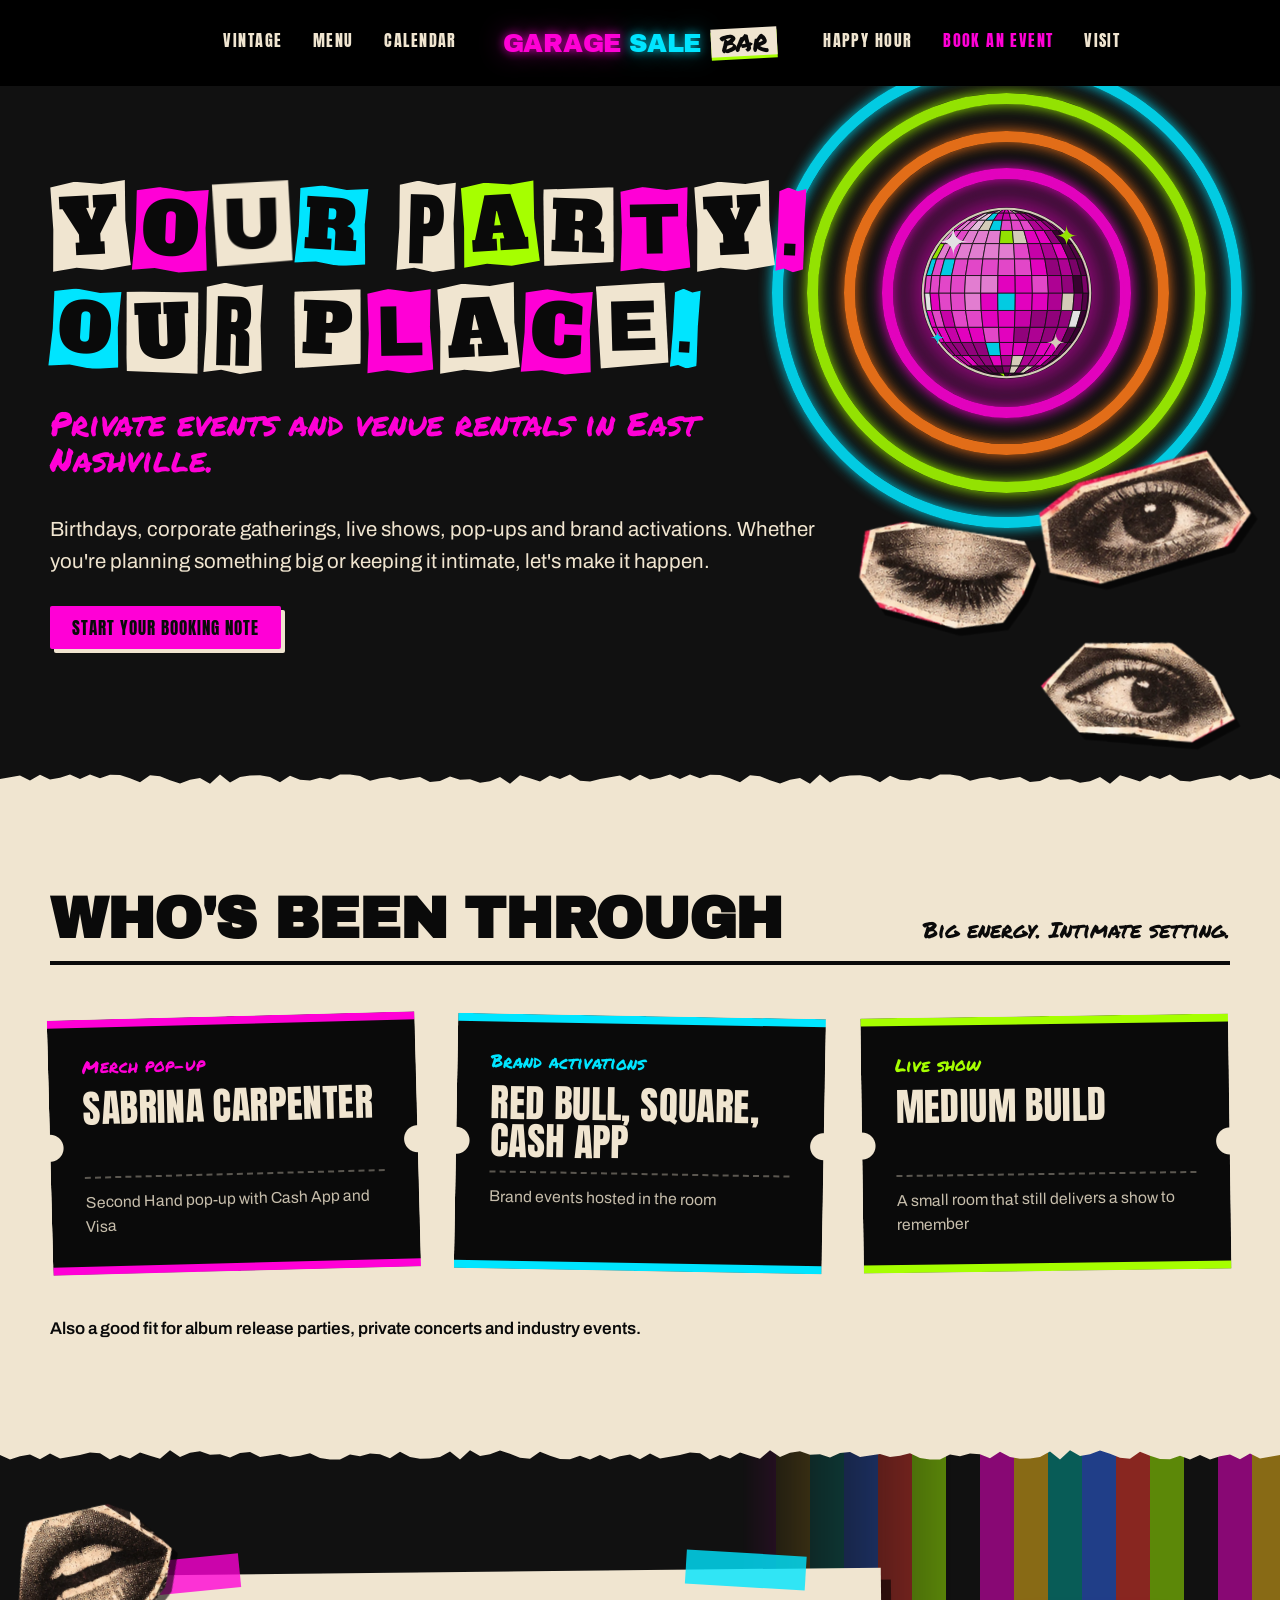
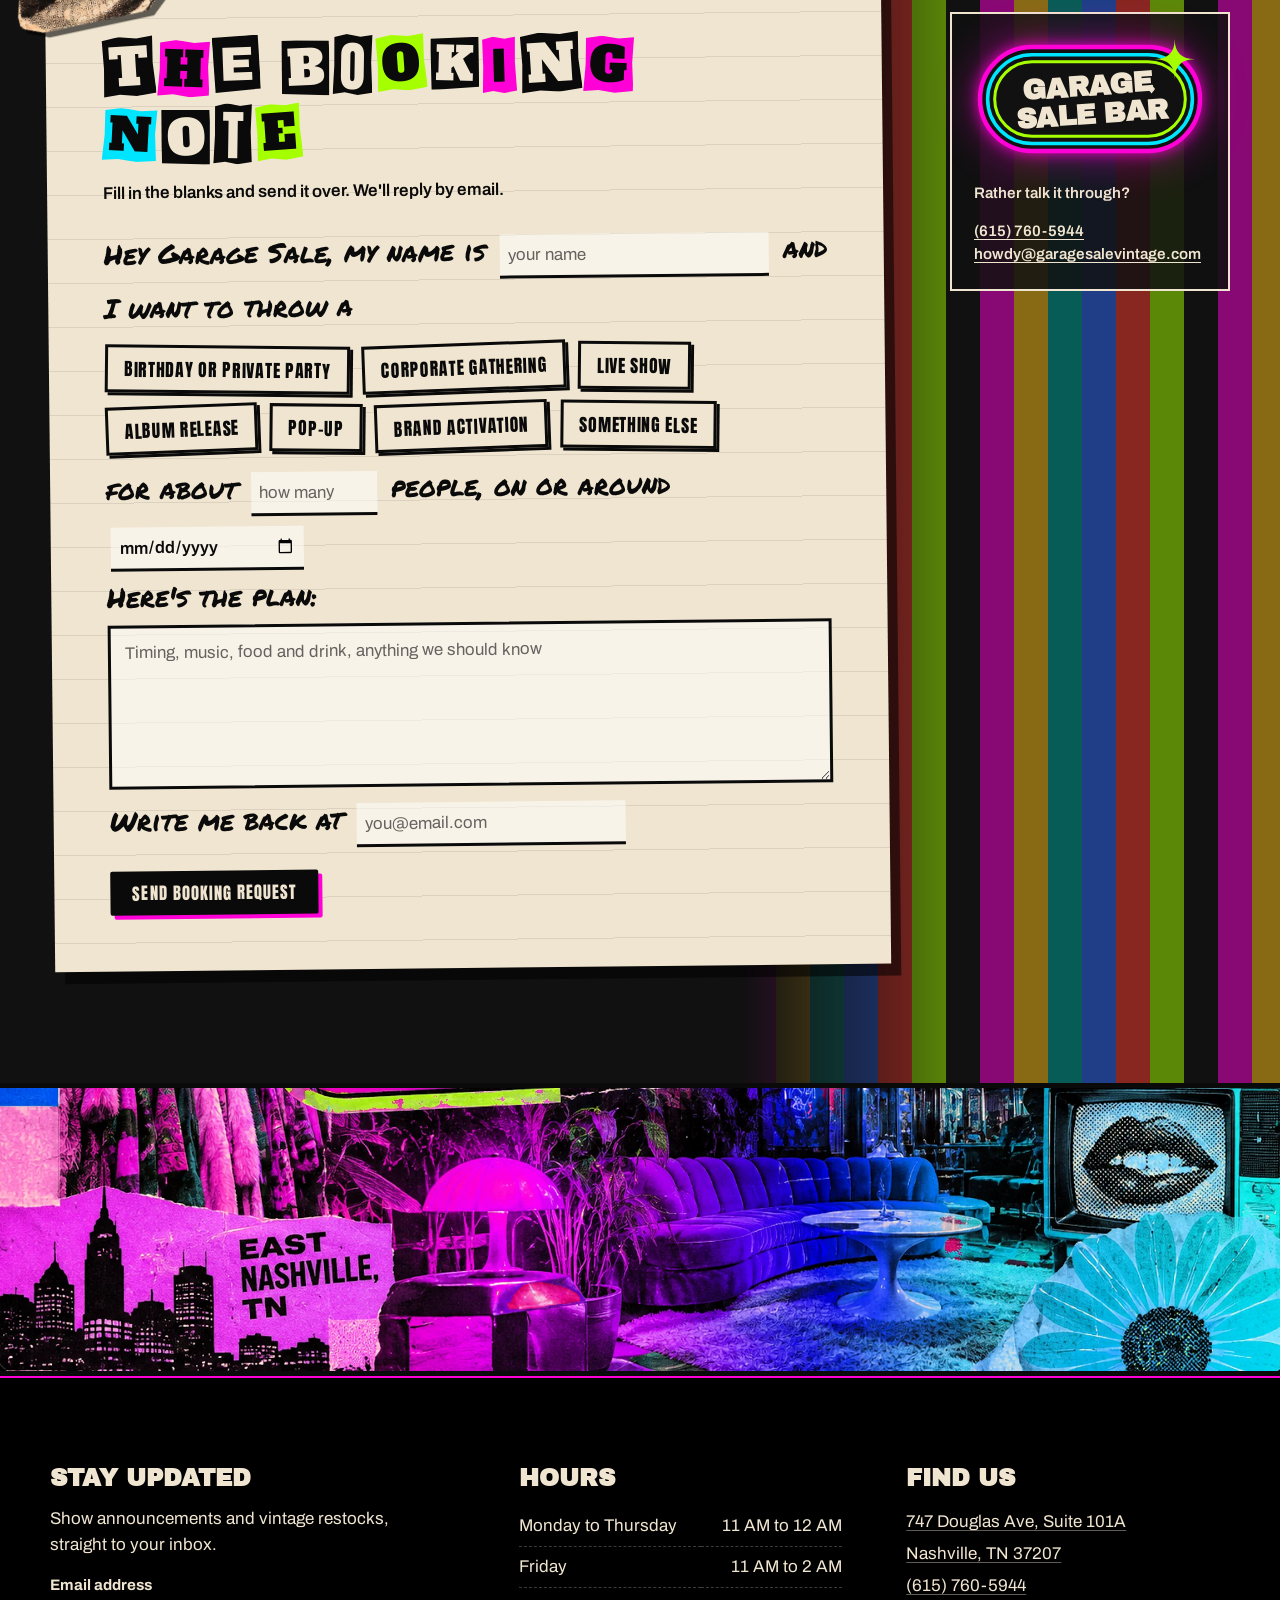
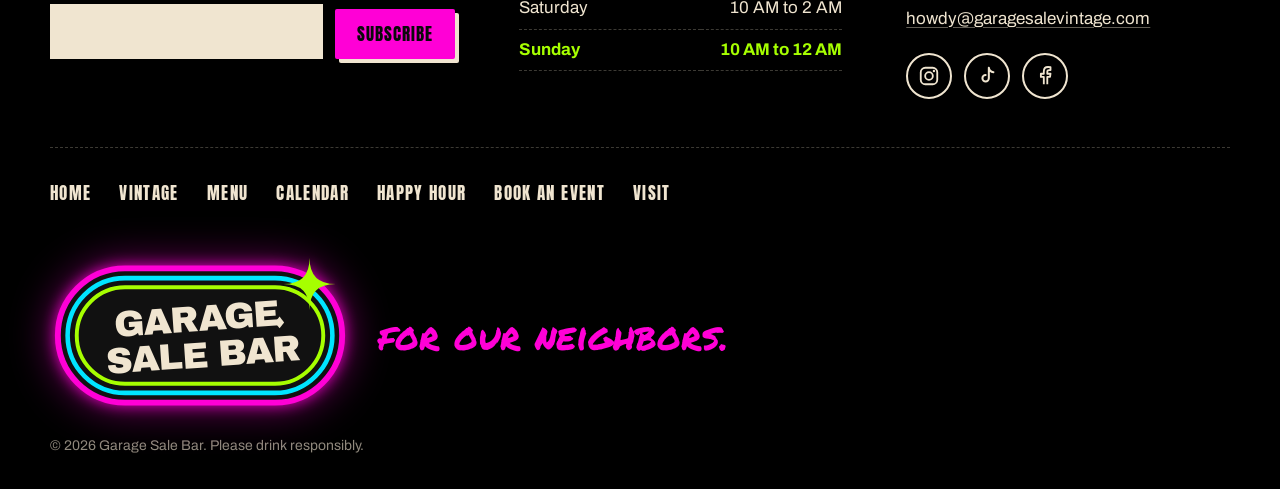
==== commit 57f67deb: "Add disco ball lighting to book, calendar and vintage heroes - Book: spinning disco ball inside the " ====
--- a/book.html
+++ b/book.html
@@ -13,7 +13,7 @@
 <link rel="icon" type="image/png" href="assets/img/favicon.png">
 <link rel="preload" href="assets/fonts/anton-latin-400-normal.woff2" as="font" type="font/woff2" crossorigin>
 <link rel="preload" href="assets/fonts/archivo-black-latin-400-normal.woff2" as="font" type="font/woff2" crossorigin>
-<link rel="stylesheet" href="css/styles.css?v=11">
+<link rel="stylesheet" href="css/styles.css?v=12">
 </head>
 <body>
 <a class="skip" href="#main">Skip to content</a>
@@ -53,7 +53,14 @@
 <main id="main">
 
 <section class="page-hero page-hero--book" id="top">
-  <div class="page-hero__bg" aria-hidden="true"></div>
+  <div class="discoring" aria-hidden="true">
+    <span class="discoring__ring discoring__ring--4"></span>
+    <span class="discoring__ring discoring__ring--3"></span>
+    <span class="discoring__ring discoring__ring--2"></span>
+    <span class="discoring__ring discoring__ring--1"></span>
+    <span class="discoring__glow"></span>
+    <img class="discoring__ball" src="assets/img/disco.svg" width="400" height="400" alt="">
+  </div>
   <img class="bookhero__eye bookhero__eye--1" src="assets/img/eye-1.webp" width="468" height="272" alt="">
   <img class="bookhero__eye bookhero__eye--2" src="assets/img/eye-2.webp" width="420" height="256" alt="">
   <img class="bookhero__eye bookhero__eye--3" src="assets/img/eye-3.webp" width="472" height="244" alt="">
@@ -228,7 +235,7 @@
 
 <a class="to-top" href="#top" aria-label="Back to top"><svg viewBox="0 0 24 24" aria-hidden="true"><path d="M5 15l7-7 7 7" fill="none" stroke="currentColor" stroke-width="3" stroke-linecap="round" stroke-linejoin="round"/></svg></a>
 
-<script src="js/events-data.js?v=11" defer></script>
-<script src="js/main.js?v=11" defer></script>
+<script src="js/events-data.js?v=12" defer></script>
+<script src="js/main.js?v=12" defer></script>
 </body>
 </html>
--- a/css/styles.css
+++ b/css/styles.css
@@ -541,15 +541,8 @@
   padding: calc(var(--nav-h) + clamp(48px, 7vw, 96px)) var(--gutter) clamp(72px, 9vw, 120px);
 }
 .page-hero__bg { position: absolute; inset: 0; z-index: -1; }
-.page-hero--events .page-hero__bg {
-  background:
-    radial-gradient(circle at 22% 55%, rgba(255, 0, 214, .28), transparent 42%),
-    repeating-conic-gradient(from 8deg at 22% 55%,
-      rgba(255, 0, 214, .20) 0 1.2deg, transparent 1.2deg 17deg,
-      rgba(0, 229, 255, .16) 17deg 18deg, transparent 18deg 33deg);
-}
 .page-hero__inner { max-width: var(--wrap); margin: 0 auto; display: grid; grid-template-columns: minmax(0, 260px) minmax(0, 1fr); align-items: center; gap: clamp(24px, 5vw, 72px); }
-.page-hero__art { width: 100%; height: auto; filter: drop-shadow(0 0 26px rgba(255, 0, 214, .7)); animation: spin-slow 40s linear infinite; }
+.page-hero__art { width: 100%; height: auto; filter: drop-shadow(0 0 26px rgba(255, 0, 214, .7)); animation: spin-slow 26s linear infinite; }
 @keyframes spin-slow { to { transform: rotate(360deg); } }
 .page-hero__lede { font-size: clamp(1.1rem, 1.6vw, 1.3rem); max-width: 46ch; margin-top: 18px; }
 
@@ -710,7 +703,10 @@
 .page-hero--vintage { min-height: min(78vh, 720px); display: grid; align-items: end; }
 .hphoto { position: absolute; inset: 0; z-index: -1; background: #000; overflow: hidden; }
 .hphoto__ht { position: absolute; inset: 0; background: #fff; filter: contrast(2.2); }
-.hphoto__ht img { width: 100%; height: 100%; object-fit: cover; filter: grayscale(1) brightness(1.35) contrast(1.2); }
+/* a box the exact size of the photo as it is drawn (cover), so lights can be pinned to a spot in the photo */
+.hphoto { container-type: size; }
+.hphoto__room { position: absolute; left: 50%; top: 50%; width: max(100cqw, 150cqh); height: max(100cqh, 66.667cqw); transform: translate(-50%, -50%); }
+.hphoto__room img { width: 100%; height: 100%; object-fit: cover; filter: grayscale(1) brightness(1.35) contrast(1.2); }
 .hphoto__ht::after {
   content: ""; position: absolute; inset: 0; mix-blend-mode: multiply;
   background:
@@ -760,7 +756,7 @@
 }
 @media (max-width: 560px) {
   .page-hero__inner:has(.page-hero__logo) { grid-template-columns: 110px 1fr; }
-  .page-hero__inner:has(.page-hero__logo) > div { grid-column: 1 / -1; grid-row: 2; }
+  .page-hero__inner:has(.page-hero__logo) > div:not(.discoball) { grid-column: 1 / -1; grid-row: 2; }
   .page-hero__logo { width: 120px; justify-self: end; }
   .page-hero__inner--vintage { grid-template-columns: 1fr; }
   .page-hero__tag { display: none; }
@@ -807,24 +803,14 @@
 
 /* ---------- Book an event page ---------- */
 .page-hero--book { padding-bottom: clamp(88px, 11vw, 150px); }
-.page-hero--book .page-hero__bg {
-  background:
-    radial-gradient(circle at 100% 0%,
-      transparent 0 190px,
-      var(--pink) 190px 202px, transparent 202px 230px,
-      #ff7a1a 230px 242px, transparent 242px 270px,
-      var(--green) 270px 282px, transparent 282px 310px,
-      var(--blue) 310px 322px, transparent 322px);
-  opacity: .55; filter: drop-shadow(0 0 12px rgba(255, 0, 214, .6));
-}
 .bookhero__inner { position: relative; z-index: 1; max-width: var(--wrap); margin: 0 auto; display: grid; justify-items: start; gap: 18px; }
 .bookhero__inner > * { max-width: min(100%, 780px); }
 .bookhero__hand { color: var(--pink); margin-top: 6px; }
 .bookhero__inner .btn { margin-top: 10px; }
 .bookhero__eye { position: absolute; height: auto; filter: drop-shadow(6px 7px 0 rgba(0, 0, 0, .6)); }
-.bookhero__eye--1 { width: clamp(150px, 18vw, 270px); right: max(3%, calc(50% - 610px)); top: calc(var(--nav-h) + 150px); transform: rotate(-7deg); }
-.bookhero__eye--2 { width: clamp(130px, 15vw, 230px); right: max(13%, calc(50% - 470px)); top: 52%; transform: rotate(6deg); }
-.bookhero__eye--3 { width: clamp(150px, 17vw, 260px); right: max(2%, calc(50% - 640px)); bottom: 11%; transform: rotate(4deg); }
+.bookhero__eye--1 { width: clamp(150px, 17vw, 250px); right: max(2%, calc(50% - 640px)); top: calc(var(--nav-h) + 372px); transform: rotate(-7deg); }
+.bookhero__eye--2 { width: clamp(130px, 14vw, 215px); right: max(19%, calc(50% - 400px)); top: 66%; transform: rotate(6deg); }
+.bookhero__eye--3 { width: clamp(150px, 16vw, 240px); right: max(3%, calc(50% - 620px)); bottom: 6%; transform: rotate(4deg); }
 
 .hosted { color: var(--ink); padding: clamp(56px, 8vw, 104px) var(--gutter); }
 .hosted__inner { max-width: var(--wrap); margin: 0 auto; }
@@ -913,8 +899,7 @@
 .note .form__status { min-height: 0; }
 
 @media (max-width: 900px) {
-  .bookhero__eye--1 { right: 4%; top: calc(var(--nav-h) + 14px); width: 130px; }
-  .page-hero--book .page-hero__bg { opacity: .28; }
+  .bookhero__eye--1 { display: none; }
   .bookhero__eye--2 { display: none; }
   .bookhero__eye--3 { right: 6%; bottom: 3%; width: 130px; }
   .page-hero--book { padding-top: calc(var(--nav-h) + 110px); }
@@ -958,3 +943,78 @@
   .deco--rack { position: relative; right: auto; bottom: auto; display: block; margin: 28px 0 -40px auto; width: min(78%, 320px); }
   .vendors { padding-bottom: 72px; }
 }
+
+/* ---------- Disco ball lighting (book, calendar, vintage) ---------- */
+/* soft version of the home sign switching on: a few low flickers, then steady */
+@keyframes soft-on {
+  0% { opacity: 0; } 14% { opacity: .5; } 20% { opacity: .15; } 34% { opacity: .7; }
+  42% { opacity: .35; } 58% { opacity: .85; } 66% { opacity: .6; } 80%, 100% { opacity: 1; }
+}
+@keyframes breathe { 0%, 100% { opacity: 1; } 50% { opacity: .72; } }
+@keyframes spin-back { to { transform: translate(-50%, -50%) rotate(-360deg); } }
+@keyframes spin-fwd { to { transform: translate(-50%, -50%) rotate(360deg); } }
+@keyframes sway { 0%, 100% { transform: rotate(-3.5deg); } 50% { transform: rotate(3.5deg); } }
+
+/* Book an Event: ball inside the pink circle */
+.discoring { opacity: .88; position: absolute; z-index: 0; right: clamp(-40px, 3vw, 70px); top: calc(var(--nav-h) - 26px); width: 470px; aspect-ratio: 1; pointer-events: none; }
+.discoring__ring { position: absolute; border-radius: 50%; border: 11px solid var(--ring); box-shadow: 0 0 14px var(--ring), inset 0 0 14px var(--ring); opacity: 0;
+  animation: soft-on 1.5s ease-out both, breathe 9s ease-in-out infinite; }
+.discoring__ring--1 { --ring: var(--pink); inset: 23.5%; animation-delay: .15s, 2.2s; }
+.discoring__ring--2 { --ring: #ff7a1a; inset: 15.5%; animation-delay: .4s, 3.1s; }
+.discoring__ring--3 { --ring: var(--green); inset: 7.5%; animation-delay: .65s, 4s; }
+.discoring__ring--4 { --ring: var(--blue); inset: 0; animation-delay: .9s, 4.9s; }
+.discoring__glow { position: absolute; inset: 20%; border-radius: 50%; background: radial-gradient(circle, rgba(255, 0, 214, .5), transparent 68%); animation: soft-on 1.8s ease-out .2s both, breathe 6s ease-in-out 2.4s infinite; }
+.discoring__ball { position: absolute; inset: 29%; width: 42%; height: auto; filter: drop-shadow(0 0 18px rgba(255, 0, 214, .8)); animation: spin-slow 30s linear infinite; }
+
+/* Calendar: swaying, spinning ball throwing beams */
+.page-hero__inner > * { position: relative; z-index: 1; }
+.discoball { position: relative; z-index: 0; }
+.discoball__sway { display: block; transform-origin: 50% -60%; animation: sway 7s ease-in-out infinite; }
+.discoball__beams {
+  position: absolute; left: 50%; top: 50%; width: 2200px; aspect-ratio: 1; transform: translate(-50%, -50%); pointer-events: none;
+  background: repeating-conic-gradient(from 8deg, rgba(255, 0, 214, .34) 0 1.3deg, transparent 1.3deg 17deg, rgba(0, 229, 255, .26) 17deg 18deg, transparent 18deg 33deg);
+  -webkit-mask-image: radial-gradient(circle, transparent 0 5%, #000 9%, rgba(0, 0, 0, .5) 30%, transparent 62%);
+          mask-image: radial-gradient(circle, transparent 0 5%, #000 9%, rgba(0, 0, 0, .5) 30%, transparent 62%);
+  opacity: 0; animation: soft-on 1.7s ease-out .1s both, spin-fwd 120s linear infinite;
+}
+.discoball__beams--b {
+  background: repeating-conic-gradient(from 0deg, rgba(0, 229, 255, .22) 0 .9deg, transparent .9deg 23deg, rgba(166, 255, 0, .16) 23deg 23.8deg, transparent 23.8deg 41deg);
+  animation: soft-on 1.7s ease-out .45s both, spin-back 170s linear infinite;
+}
+.discoball__glow { position: absolute; inset: -55%; border-radius: 50%; background: radial-gradient(circle, rgba(255, 0, 214, .42), transparent 62%); pointer-events: none; animation: soft-on 1.9s ease-out both, breathe 5.5s ease-in-out 2.2s infinite; }
+
+/* Vintage: lights from the disco ball in the photo, drawn under the halftone screen */
+.hphoto__lights { position: absolute; inset: 0; mix-blend-mode: screen; opacity: 0; animation: soft-on 2s ease-out .3s both; }
+.hphoto.is-fallback .hphoto__lights { display: none; }
+.hphoto__beams, .hphoto__spots, .hphoto__flare { position: absolute; left: var(--ball-x); top: var(--ball-y); transform: translate(-50%, -50%); border-radius: 50%; }
+.hphoto__beams {
+  width: 150%; aspect-ratio: 1;
+  background: repeating-conic-gradient(from 0deg, rgba(255, 255, 255, .5) 0 2.2deg, transparent 2.2deg 21deg, rgba(255, 255, 255, .32) 21deg 22.2deg, transparent 22.2deg 37deg);
+  -webkit-mask-image: radial-gradient(circle, #000 2%, rgba(0, 0, 0, .55) 14%, transparent 46%);
+          mask-image: radial-gradient(circle, #000 2%, rgba(0, 0, 0, .55) 14%, transparent 46%);
+  animation: spin-fwd 48s steps(576) infinite;      /* 12 steps a second keeps the photocopy feel and the page light */
+}
+.hphoto__spots { /* reflections travelling round the room */
+  width: 120%; aspect-ratio: 1;
+  background:
+    radial-gradient(circle at 18% 30%, rgba(255, 255, 255, .7) 0 1.1%, transparent 1.9%),
+    radial-gradient(circle at 34% 62%, rgba(255, 255, 255, .55) 0 .9%, transparent 1.6%),
+    radial-gradient(circle at 52% 16%, rgba(255, 255, 255, .6) 0 1%, transparent 1.7%),
+    radial-gradient(circle at 70% 70%, rgba(255, 255, 255, .5) 0 1.2%, transparent 2%),
+    radial-gradient(circle at 84% 38%, rgba(255, 255, 255, .65) 0 .9%, transparent 1.6%),
+    radial-gradient(circle at 44% 86%, rgba(255, 255, 255, .5) 0 1%, transparent 1.7%),
+    radial-gradient(circle at 26% 78%, rgba(255, 255, 255, .45) 0 .8%, transparent 1.4%),
+    radial-gradient(circle at 62% 44%, rgba(255, 255, 255, .55) 0 .8%, transparent 1.4%);
+  animation: spin-back 70s steps(840) infinite;
+}
+.hphoto__flare { width: 9%; aspect-ratio: 1; background: radial-gradient(circle, rgba(255, 255, 255, .95) 0, rgba(255, 255, 255, .45) 34%, transparent 70%); animation: breathe 3.4s ease-in-out infinite; }
+
+@media (max-width: 900px) {
+  .discoring { width: 210px; right: -22px; top: calc(var(--nav-h) - 8px); }
+  .discoring__ring { border-width: 5px; }
+  .page-hero--book { padding-top: calc(var(--nav-h) + 216px); }
+}
+@media (prefers-reduced-motion: reduce) {
+  .discoring__ring, .discoring__glow, .discoring__ball, .discoball__beams, .discoball__glow, .discoball__sway, .hphoto__lights, .hphoto__beams, .hphoto__spots, .hphoto__flare { animation: none; opacity: 1; }
+  .hphoto__lights { opacity: .8; }
+}
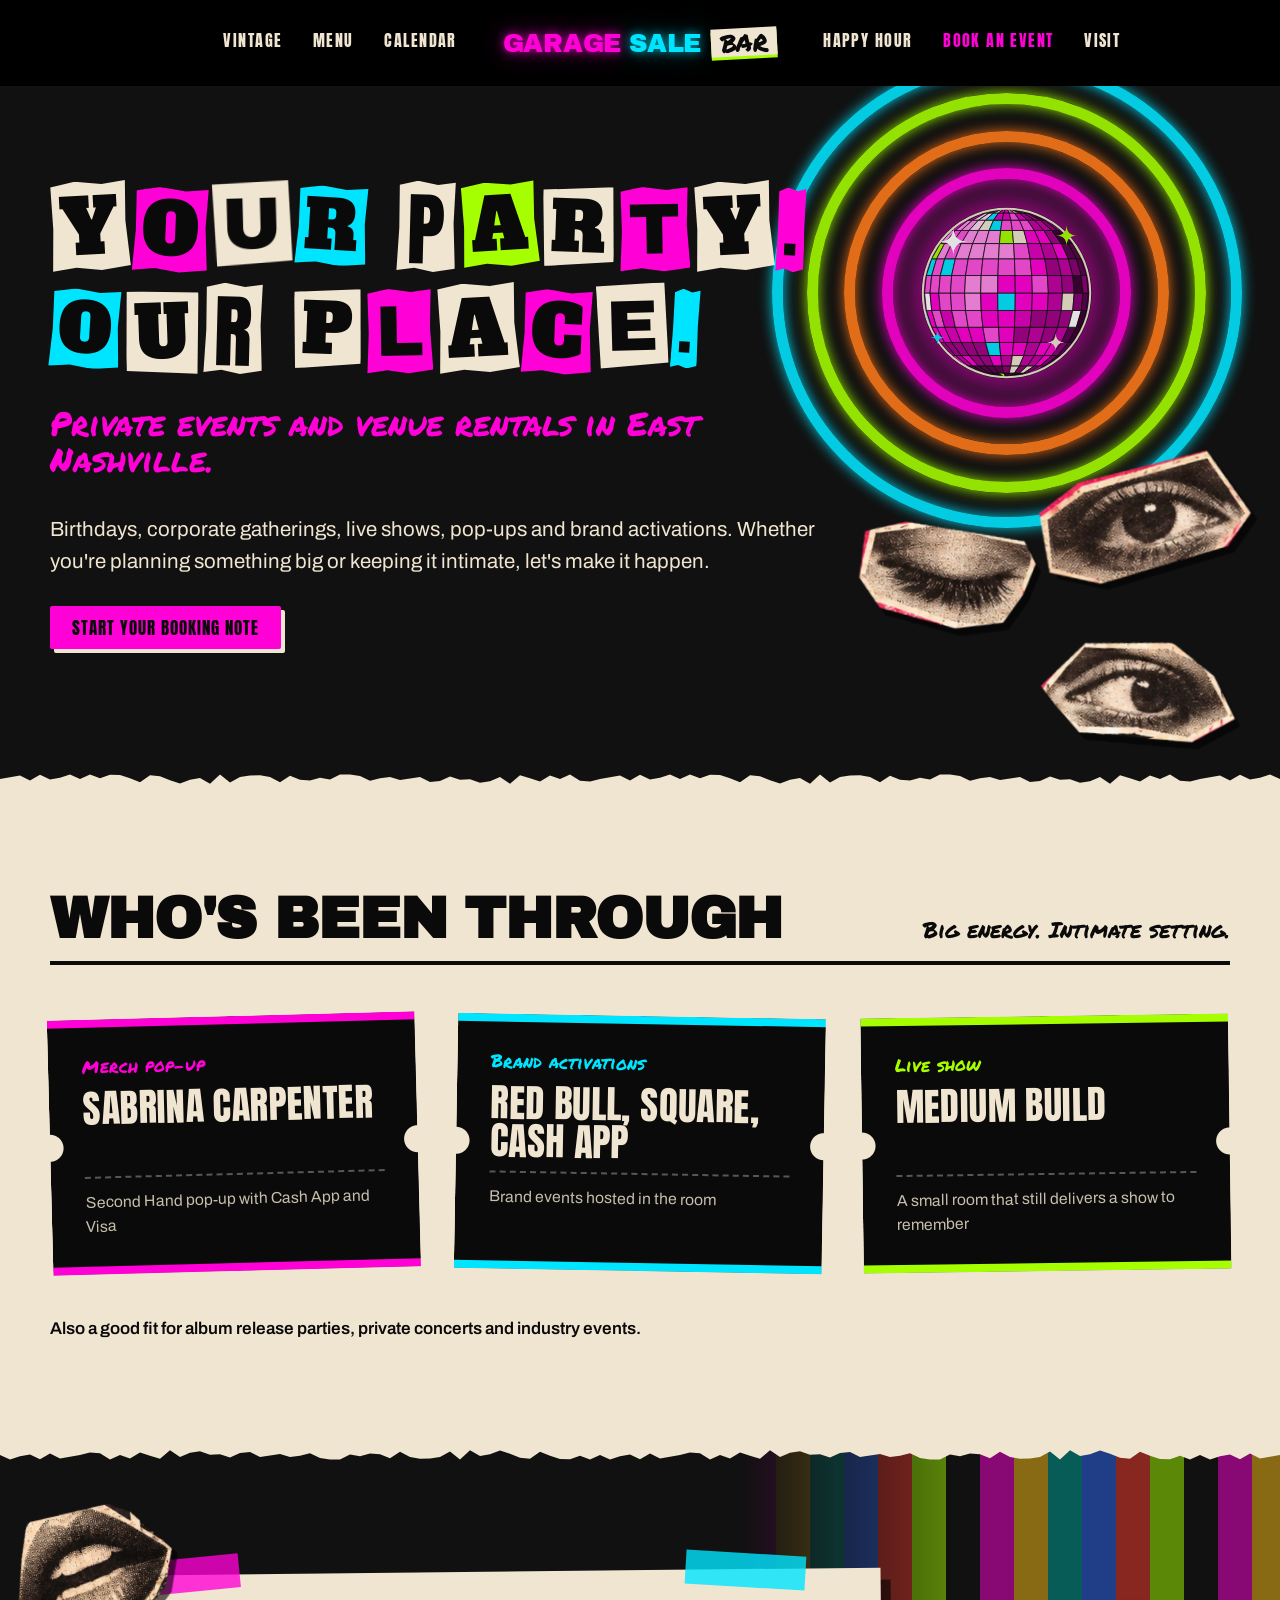
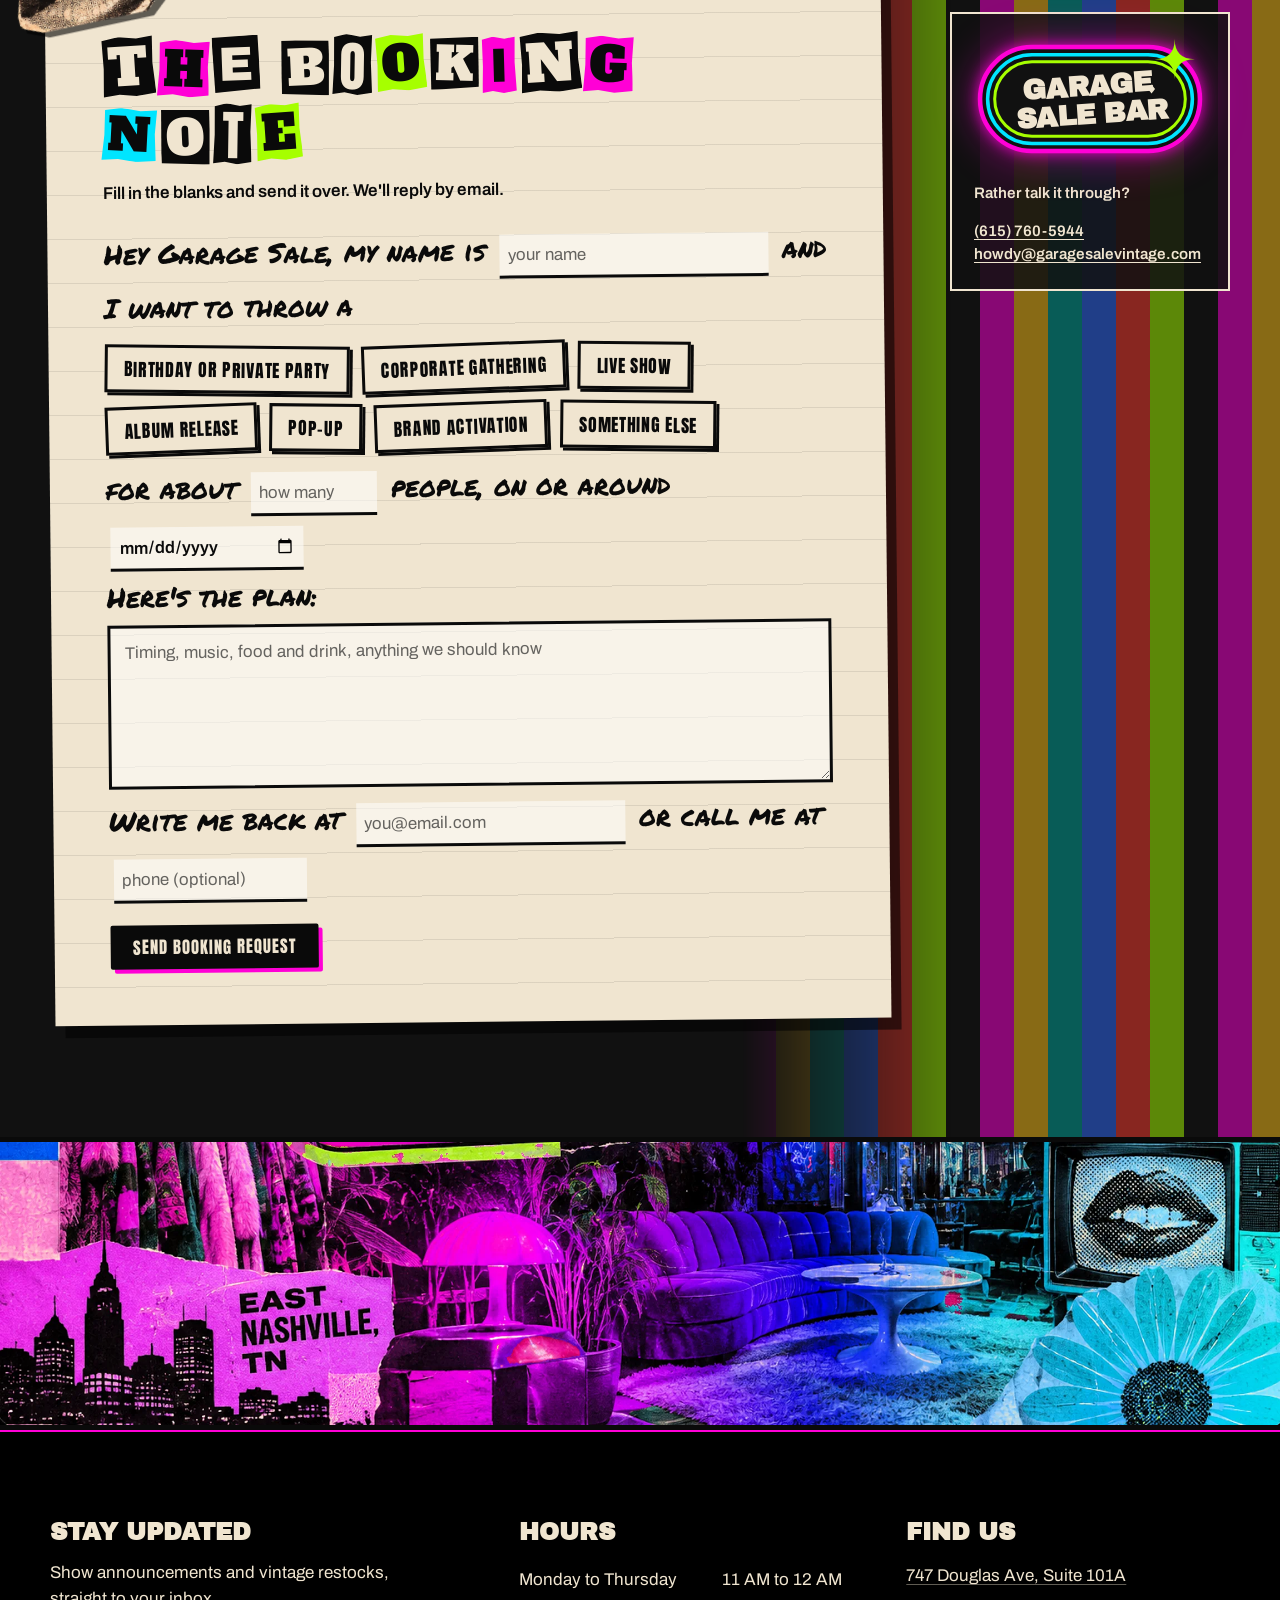
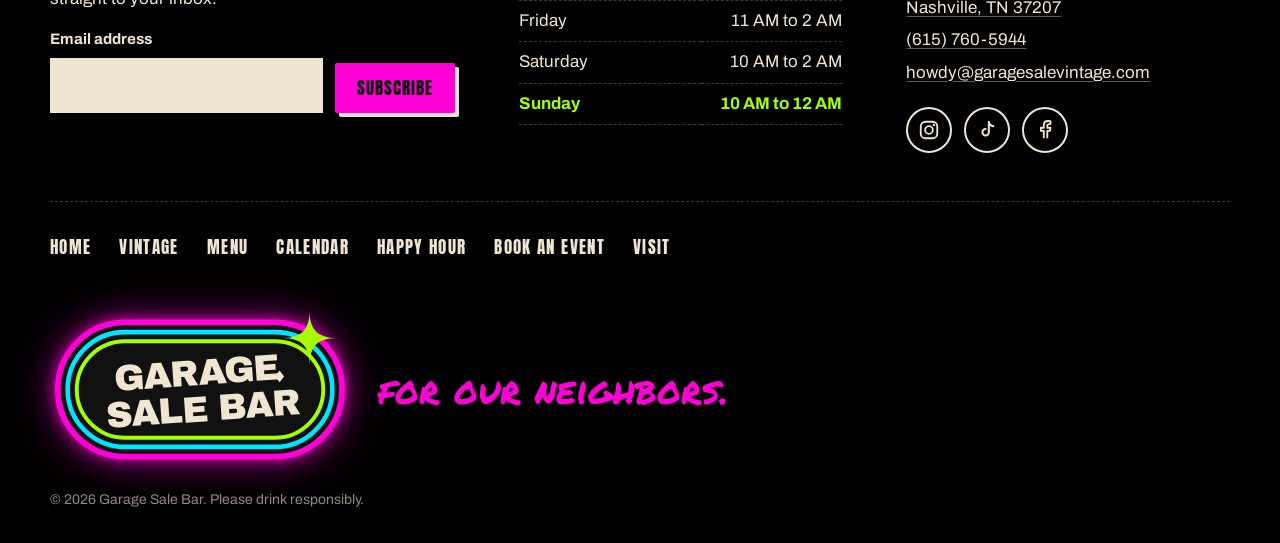
==== commit 89a27a46: "Add optional phone field to the home booking form and the booking note Co-Authored-By: Claude Fable " ====
--- a/book.html
+++ b/book.html
@@ -13,7 +13,7 @@
 <link rel="icon" type="image/png" href="assets/img/favicon.png">
 <link rel="preload" href="assets/fonts/anton-latin-400-normal.woff2" as="font" type="font/woff2" crossorigin>
 <link rel="preload" href="assets/fonts/archivo-black-latin-400-normal.woff2" as="font" type="font/woff2" crossorigin>
-<link rel="stylesheet" href="css/styles.css?v=12">
+<link rel="stylesheet" href="css/styles.css?v=13">
 </head>
 <body>
 <a class="skip" href="#main">Skip to content</a>
@@ -132,7 +132,9 @@
       <textarea class="note__plan" id="note-plan" name="message" rows="5" required placeholder="Timing, music, food and drink, anything we should know"></textarea>
 
       <p class="note__line">Write me back at
-        <input class="blank blank--l" type="email" name="email" autocomplete="email" aria-label="Your email" placeholder="you@email.com" required></p>
+        <input class="blank blank--l" type="email" name="email" autocomplete="email" aria-label="Your email" placeholder="you@email.com" required>
+        or call me at
+        <input class="blank blank--m" type="tel" name="phone" autocomplete="tel" inputmode="tel" aria-label="Your phone number (optional)" placeholder="phone (optional)"></p>
 
       <div class="note__send">
         <button class="btn btn--dark" type="submit">Send booking request</button>
@@ -235,7 +237,7 @@
 
 <a class="to-top" href="#top" aria-label="Back to top"><svg viewBox="0 0 24 24" aria-hidden="true"><path d="M5 15l7-7 7 7" fill="none" stroke="currentColor" stroke-width="3" stroke-linecap="round" stroke-linejoin="round"/></svg></a>
 
-<script src="js/events-data.js?v=12" defer></script>
-<script src="js/main.js?v=12" defer></script>
+<script src="js/events-data.js?v=13" defer></script>
+<script src="js/main.js?v=13" defer></script>
 </body>
 </html>
--- a/css/styles.css
+++ b/css/styles.css
@@ -223,6 +223,9 @@
 .cutout__w--green { background: var(--green); transform: rotate(3deg) translateY(3px); font-family: var(--f-cond); letter-spacing: .04em; }
 .hero__meta { font-size: 1rem; color: rgba(240, 229, 208, .82); margin-top: 6px; }
 .hero__meta span { color: var(--green); font-weight: 600; }
+.hero__family, .page-hero__family { font-weight: 600; font-size: 1rem; line-height: 1.45; color: var(--paper); max-width: 46ch; padding: 10px 14px; border-left: 4px solid var(--pink); background: rgba(0, 0, 0, .55); text-align: left; }
+.hero__family { margin-top: 4px; }
+.page-hero__family { margin-top: 16px; border-left-color: var(--blue); }
 
 /* ---------- Torn paper edges ---------- */
 .torn { position: relative; z-index: 2; }
